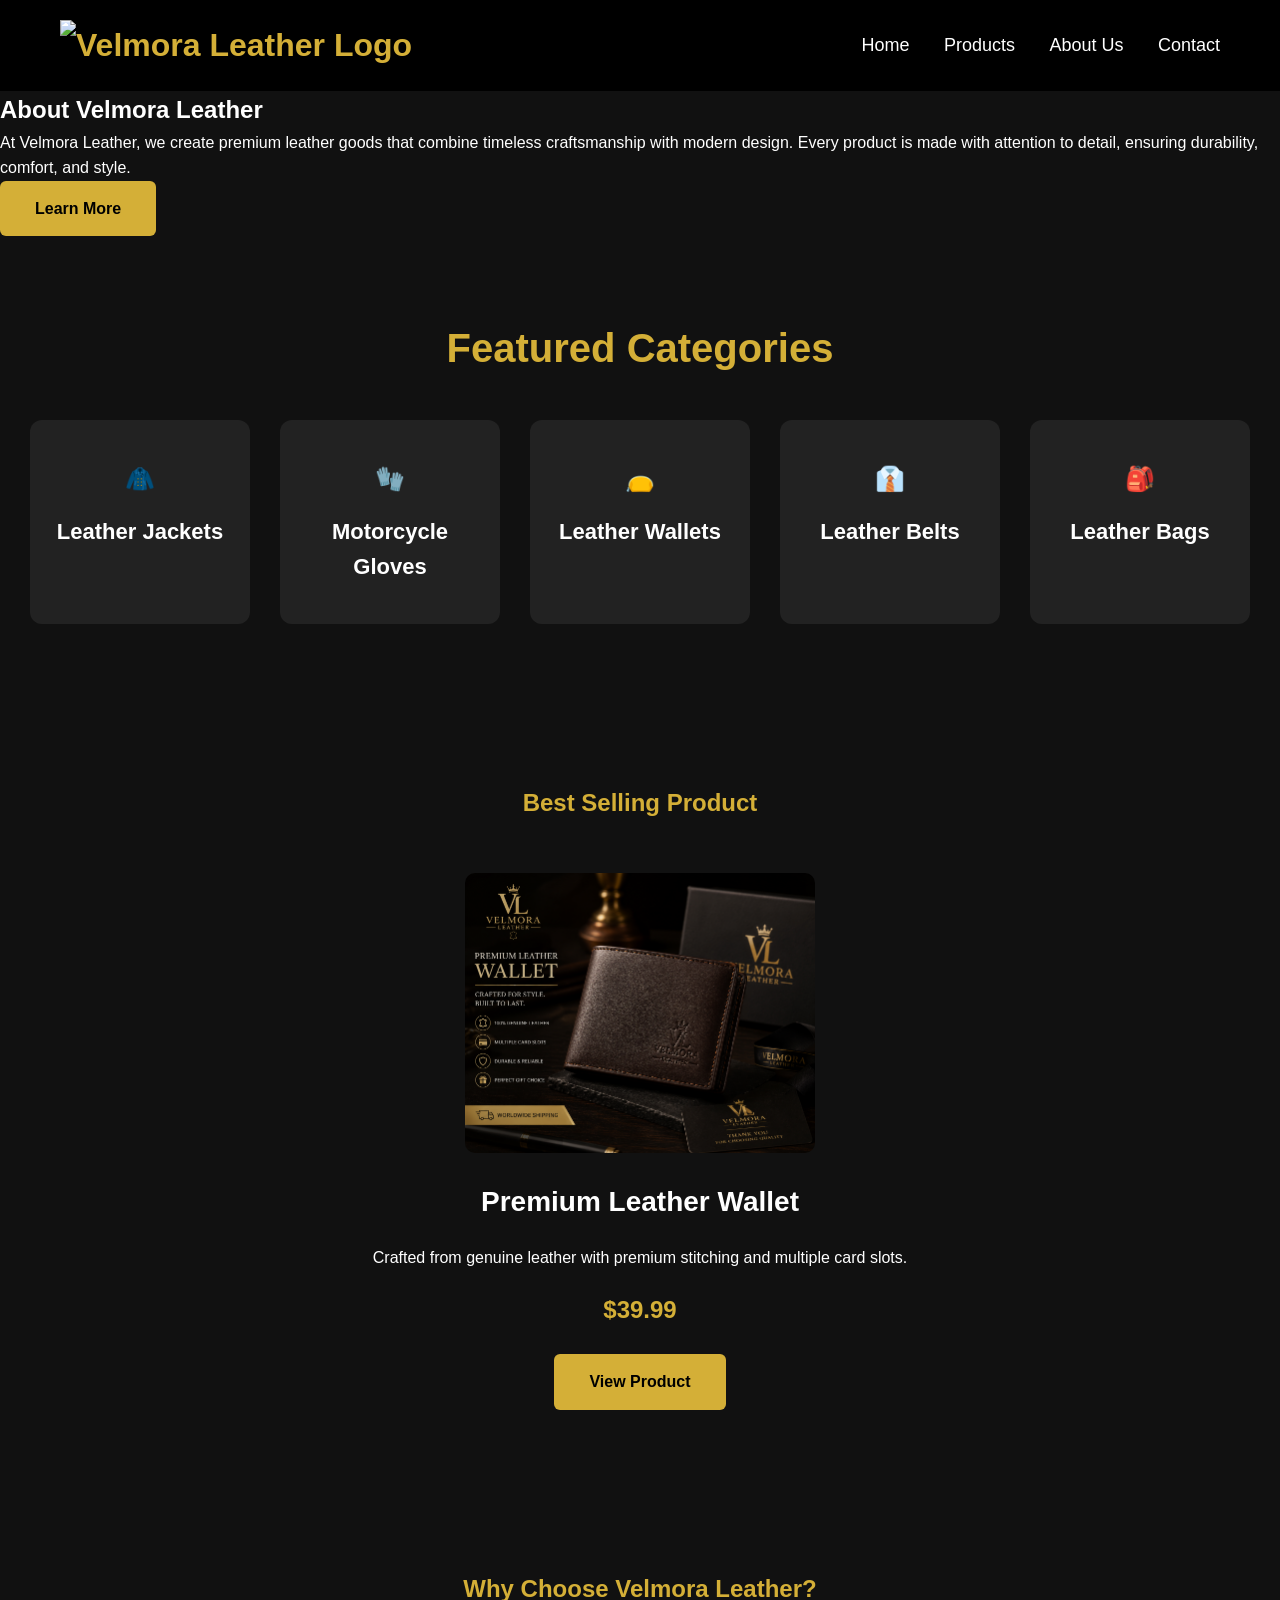
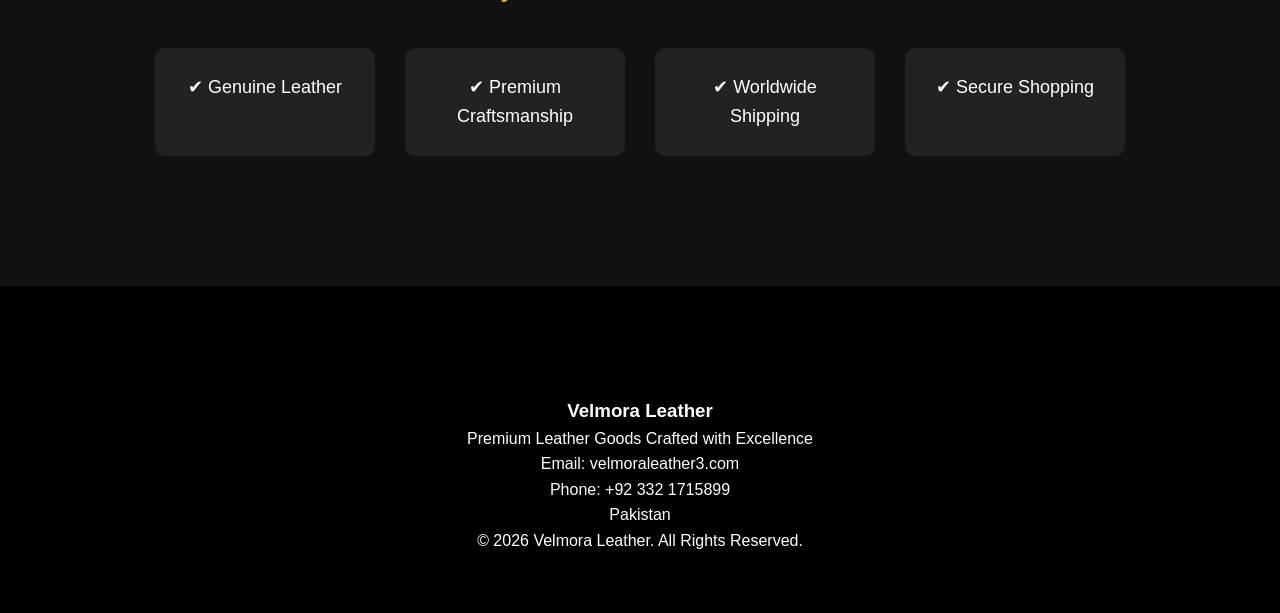
==== index.html @ 5bd68b52 "Update index.html" ====
<!DOCTYPE html>
<html lang="en">
<head>
<meta charset="UTF-8">
<meta name="viewport" content="width=device-width, initial-scale=1.0">
<title>Velmora Leather</title>

<link rel="stylesheet" href="style.css">

</head>

<body>

<header>

<div class="logo">
    <img src="images/logo.png" alt="Velmora Leather Logo">
</div>

<nav>

<a href="index.html">Home</a>

<a href="products.html">Products</a>

<a href="about.html">About Us</a>

<a href="contact.html">Contact</a>

</nav>

</header>

<section class="about-preview">

<h2>About Velmora Leather</h2>

<p>
At Velmora Leather, we create premium leather goods that combine timeless craftsmanship with modern design. Every product is made with attention to detail, ensuring durability, comfort, and style.
</p>

<a href="about.html" class="button">
Learn More
</a>

</section>

<section class="categories">

<h2>Featured Categories</h2>

<div class="cards">

<div class="card">
🧥
<h3>Leather Jackets</h3>
</div>

<div class="card">
🧤
<h3>Motorcycle Gloves</h3>
</div>

<div class="card">
👝
<h3>Leather Wallets</h3>
</div>

<div class="card">
👔
<h3>Leather Belts</h3>
</div>

<div class="card">
🎒
<h3>Leather Bags</h3>
</div>

</div>

</section>

<section class="featured">

<h2>Best Selling Product</h2>

<div class="product">

<img src="images/leather wallets.png" alt="Leather Wallet">

<h3>Premium Leather Wallet</h3>

<p>
Crafted from genuine leather with premium stitching and multiple card slots.
</p>

<h2>$39.99</h2>

<a href="products.html" class="button">
View Product
</a>

</div>

</section>

<section class="why">

<h2>Why Choose Velmora Leather?</h2>

<div class="why-box">

<div>
✔ Genuine Leather
</div>

<div>
✔ Premium Craftsmanship
</div>

<div>
✔ Worldwide Shipping
</div>

<div>
✔ Secure Shopping
</div>

</div>

</section>

<footer>

<p>

<footer>

<h3>Velmora Leather</h3>

<p>Premium Leather Goods Crafted with Excellence</p>

<p>Email: velmoraleather3.com</p>

<p>Phone: +92 332 1715899</p>

<p>Pakistan</p>

<p>© 2026 Velmora Leather. All Rights Reserved.</p>

</footer>
---- style.css ----
* {
    margin: 0;
    padding: 0;
    box-sizing: border-box;
    font-family: Arial, sans-serif;
}

body {
    background: #111;
    color: white;
    line-height: 1.6;
}

/* Header */

header {
    display: flex;
    justify-content: space-between;
    align-items: center;
    padding: 20px 60px;
    background: #000;
    position: sticky;
    top: 0;
    z-index: 1000;
}

.logo {
    font-size: 32px;
    font-weight: bold;
    color: #d4af37;
}

nav a {
    color: white;
    text-decoration: none;
    margin-left: 30px;
    font-size: 18px;
    transition: 0.3s;
}

nav a:hover {
    color: #d4af37;
}

/* Hero Section */

.hero {
    text-align: center;
    padding: 120px 20px;
}

.hero h1 {
    font-size: 60px;
    color: #d4af37;
    margin-bottom: 20px;
}

.hero p {
    font-size: 24px;
    margin-bottom: 40px;
}

.button {
    display: inline-block;
    background: #d4af37;
    color: #000;
    padding: 15px 35px;
    text-decoration: none;
    font-weight: bold;
    border-radius: 6px;
    transition: 0.3s;
}

.button:hover {
    background: white;
}

/* Categories */

.categories {
    padding: 80px 20px;
    text-align: center;
}

.categories h2 {
    font-size: 40px;
    color: #d4af37;
    margin-bottom: 40px;
}

.cards {
    display: flex;
    justify-content: center;
    gap: 30px;
    flex-wrap: wrap;
}

.card {
    background: #222;
    padding: 40px 20px;
    width: 220px;
    border-radius: 12px;
    font-size: 24px;
    transition: 0.3s;
}

.card h3 {
    margin-top: 15px;
    font-size: 22px;
}

.card:hover {
    transform: translateY(-10px);
}

/* Featured Product */

.featured {
    padding: 80px 20px;
    text-align: center;
}

.featured h2 {
    color: #d4af37;
    margin-bottom: 30px;
}

.product img {
    width: 350px;
    max-width: 100%;
    border-radius: 10px;
    margin: 20px 0;
}

.product h3 {
    font-size: 28px;
    margin-bottom: 15px;
}

.product p {
    margin: 20px auto;
    max-width: 700px;
}

.product h2 {
    margin-bottom: 25px;
}

/* Why Choose Us */

.why {
    padding: 80px 20px;
    text-align: center;
}

.why h2 {
    color: #d4af37;
    margin-bottom: 40px;
}

.why-box {
    display: flex;
    justify-content: center;
    gap: 30px;
    flex-wrap: wrap;
}

.why-box div {
    background: #222;
    padding: 25px;
    border-radius: 10px;
    width: 220px;
    font-size: 18px;
}

/* Footer */

footer {
    background: #000;
    text-align: center;
    padding: 30px;
    margin-top: 50px;
    color: white;
}

/* Mobile Responsive */

@media (max-width: 768px) {

    header {
        flex-direction: column;
        padding: 20px;
    }

    nav {
        margin-top: 15px;
    }

    nav a {
        display: inline-block;
        margin: 10px;
    }

    .hero h1 {
        font-size: 40px;
    }

    .hero p {
        font-size: 18px;
    }

    .cards,
    .why-box {
        flex-direction: column;
        align-items: center;
    }

    .card,
    .why-box div {
        width: 90%;
    }
}
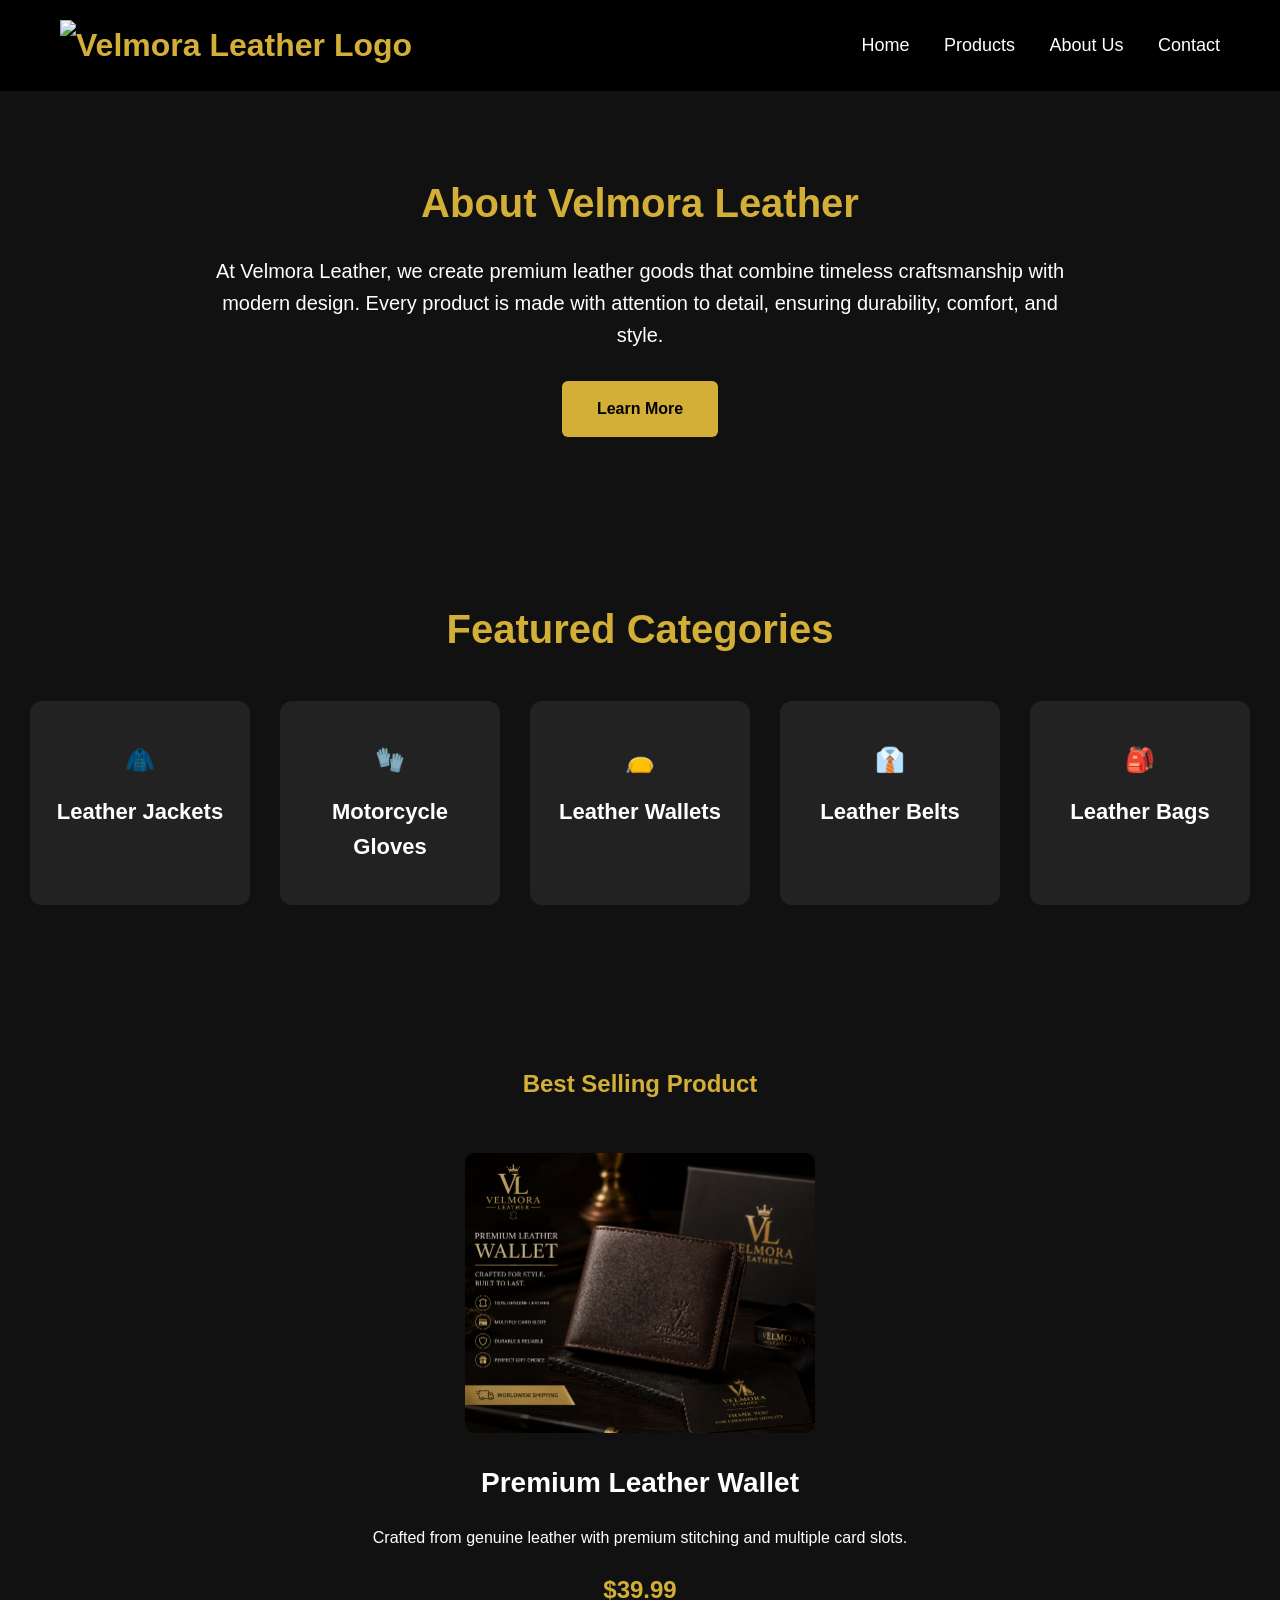
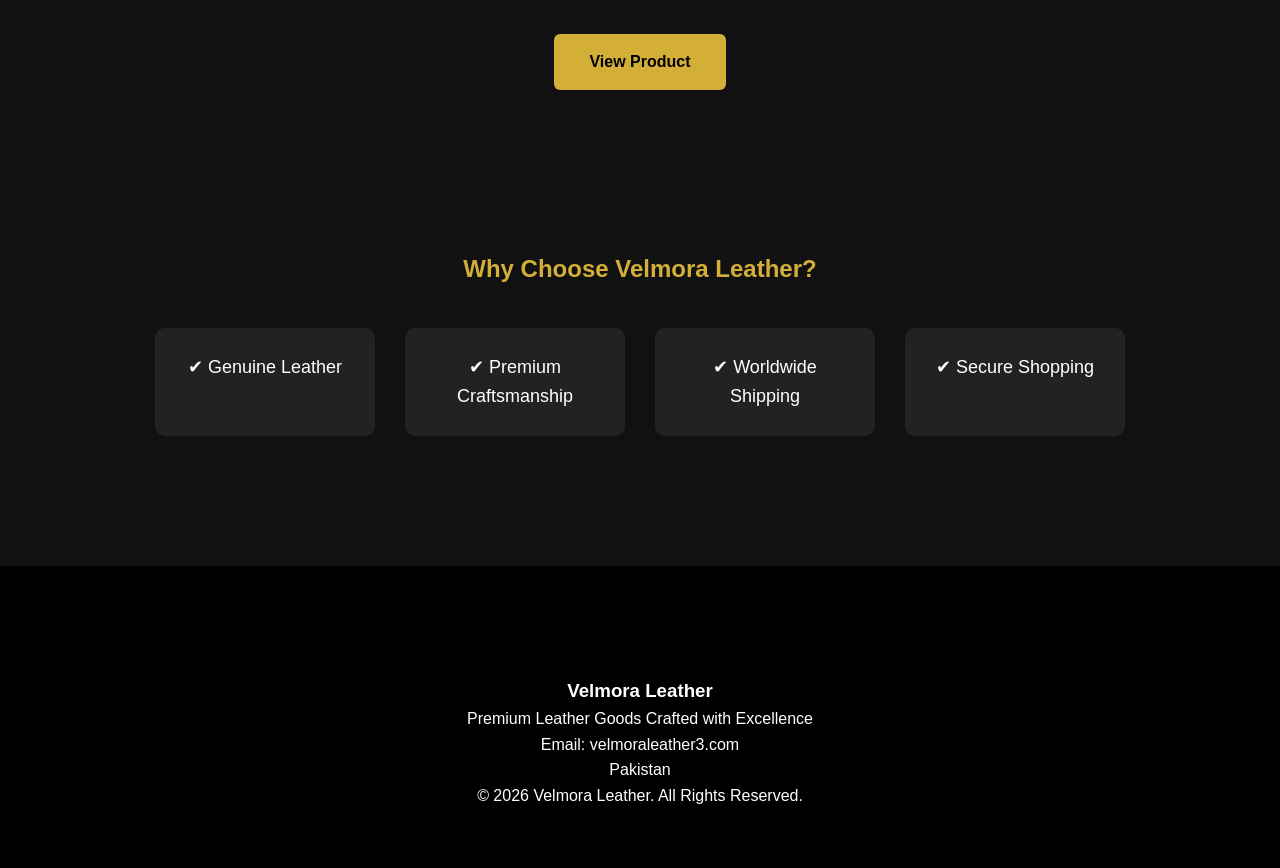
==== commit 235c4a56: "Update index.html" ====
--- a/index.html
+++ b/index.html
@@ -143,8 +143,6 @@
 
 <p>Email: velmoraleather3.com</p>
 
-<p>Phone: +92 332 1715899</p>
-
 <p>Pakistan</p>
 
 <p>© 2026 Velmora Leather. All Rights Reserved.</p>
--- a/style.css
+++ b/style.css
@@ -220,3 +220,23 @@
         width: 90%;
     }
 }
+.logo img{
+    height:60px;
+}
+.about-preview{
+    text-align:center;
+    padding:80px 20px;
+    max-width:900px;
+    margin:auto;
+}
+
+.about-preview h2{
+    color:#d4af37;
+    font-size:40px;
+    margin-bottom:20px;
+}
+
+.about-preview p{
+    font-size:20px;
+    margin-bottom:30px;
+}
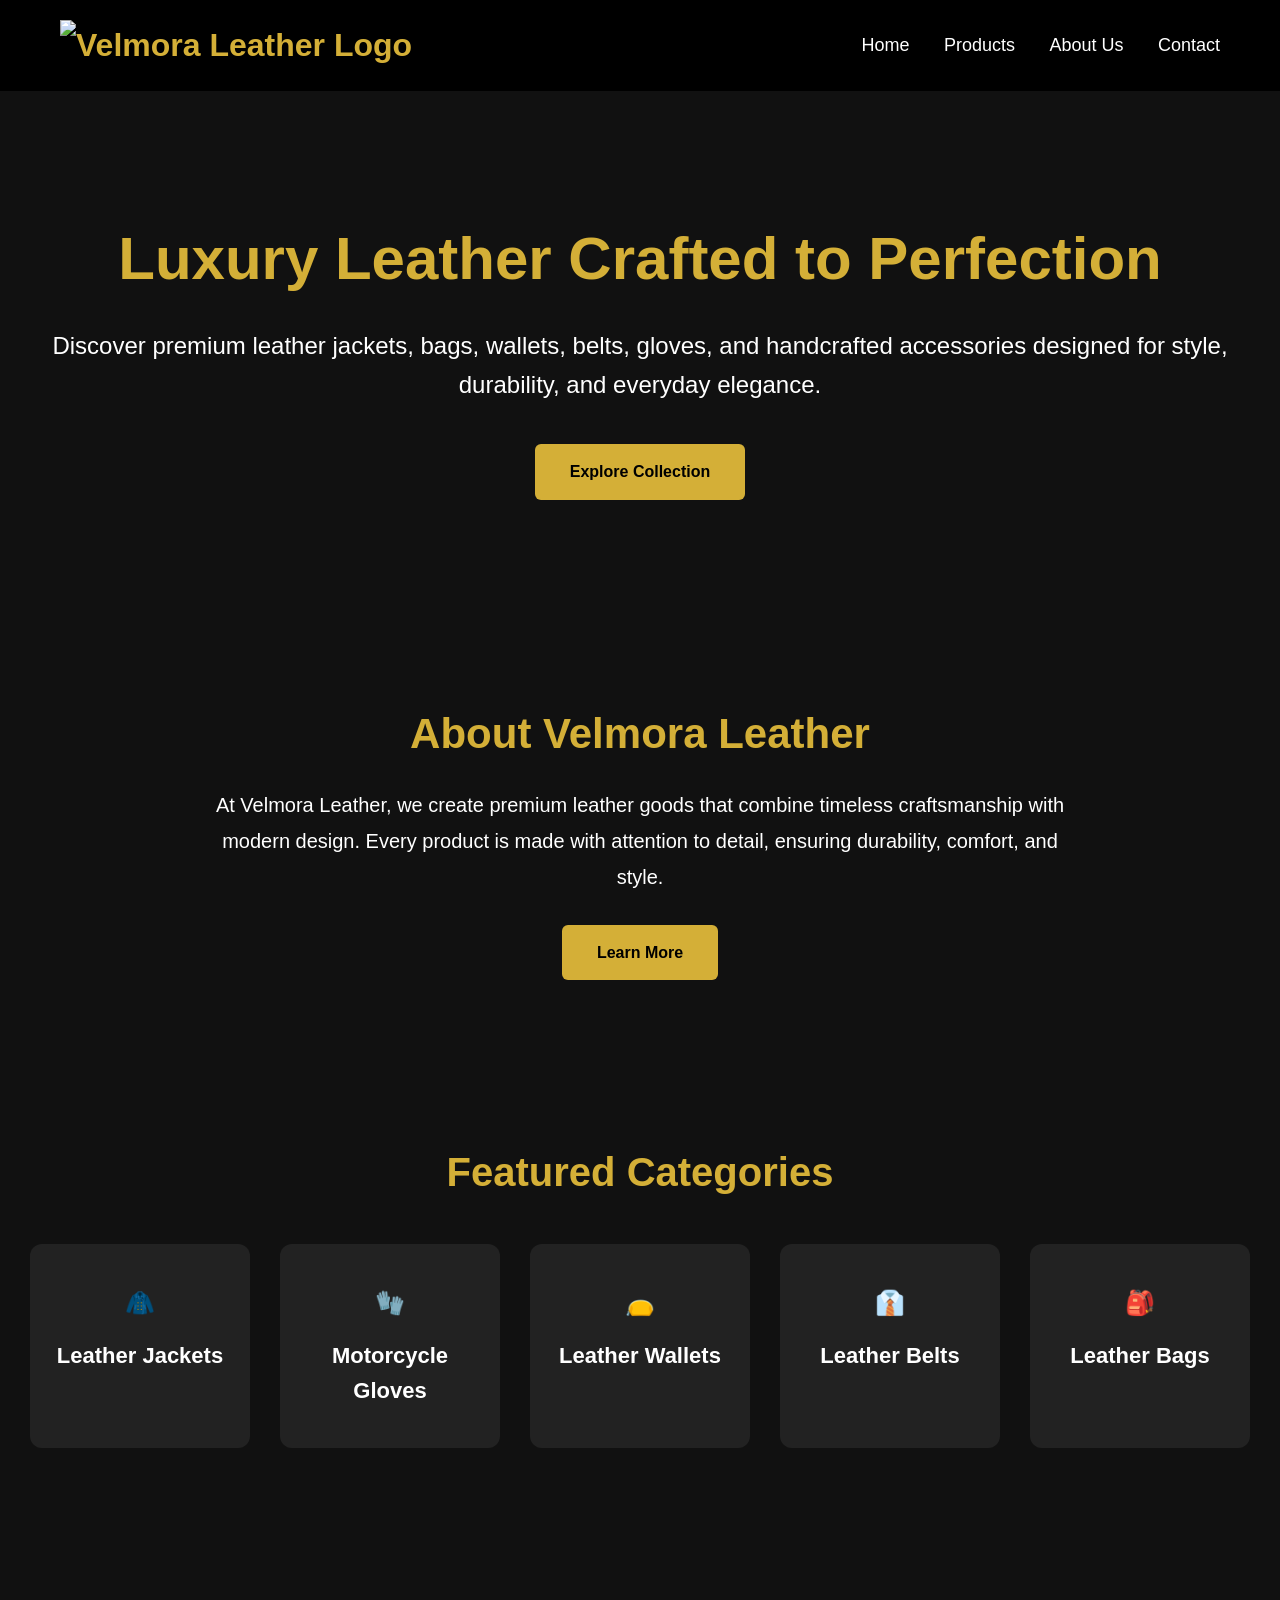
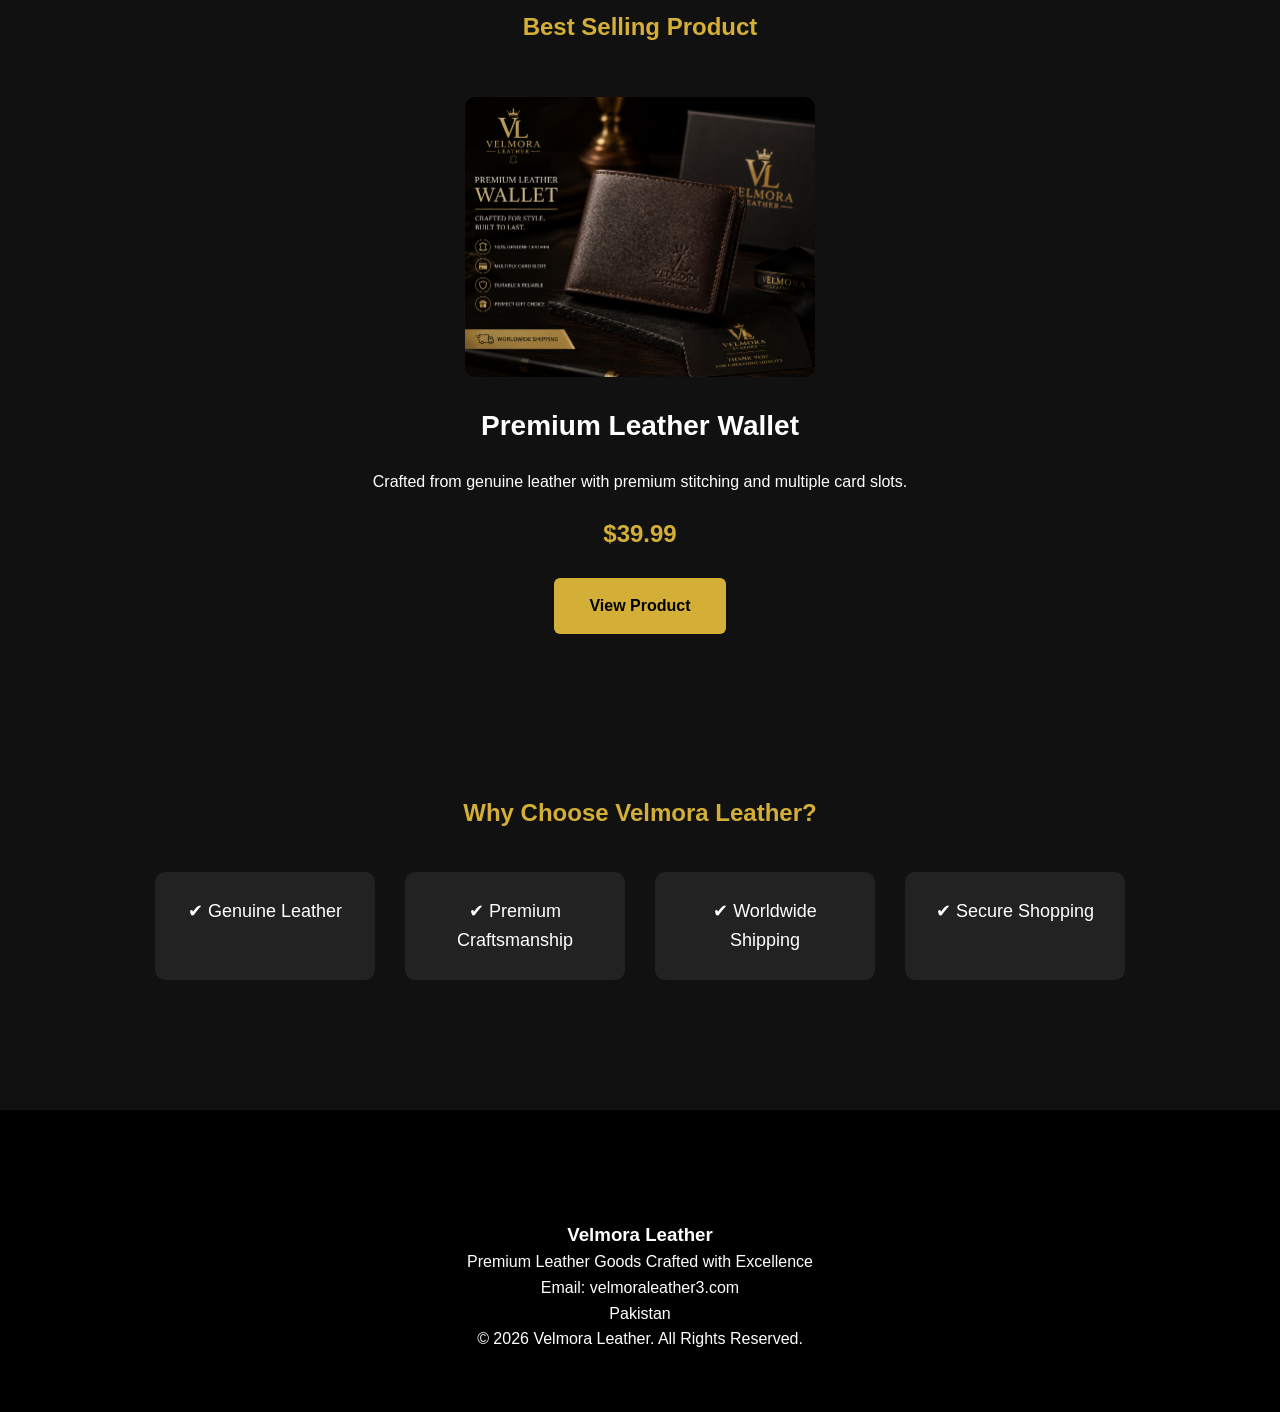
==== commit 7f44a96b: "Update index.html" ====
--- a/index.html
+++ b/index.html
@@ -31,6 +31,23 @@
 </nav>
 
 </header>
+    <section class="hero">
+
+<div class="hero-content">
+
+<h1>Luxury Leather Crafted to Perfection</h1>
+
+<p>
+Discover premium leather jackets, bags, wallets, belts, gloves, and handcrafted accessories designed for style, durability, and everyday elegance.
+</p>
+
+<a href="products.html" class="button">
+Explore Collection
+</a>
+
+</div>
+
+</section>
 
 <section class="about-preview">
 
--- a/style.css
+++ b/style.css
@@ -240,3 +240,21 @@
     font-size:20px;
     margin-bottom:30px;
 }
+.about-preview{
+    text-align:center;
+    padding:80px 20px;
+    max-width:900px;
+    margin:0 auto;
+}
+
+.about-preview h2{
+    color:#d4af37;
+    font-size:42px;
+    margin-bottom:20px;
+}
+
+.about-preview p{
+    font-size:20px;
+    line-height:1.8;
+    margin-bottom:30px;
+}
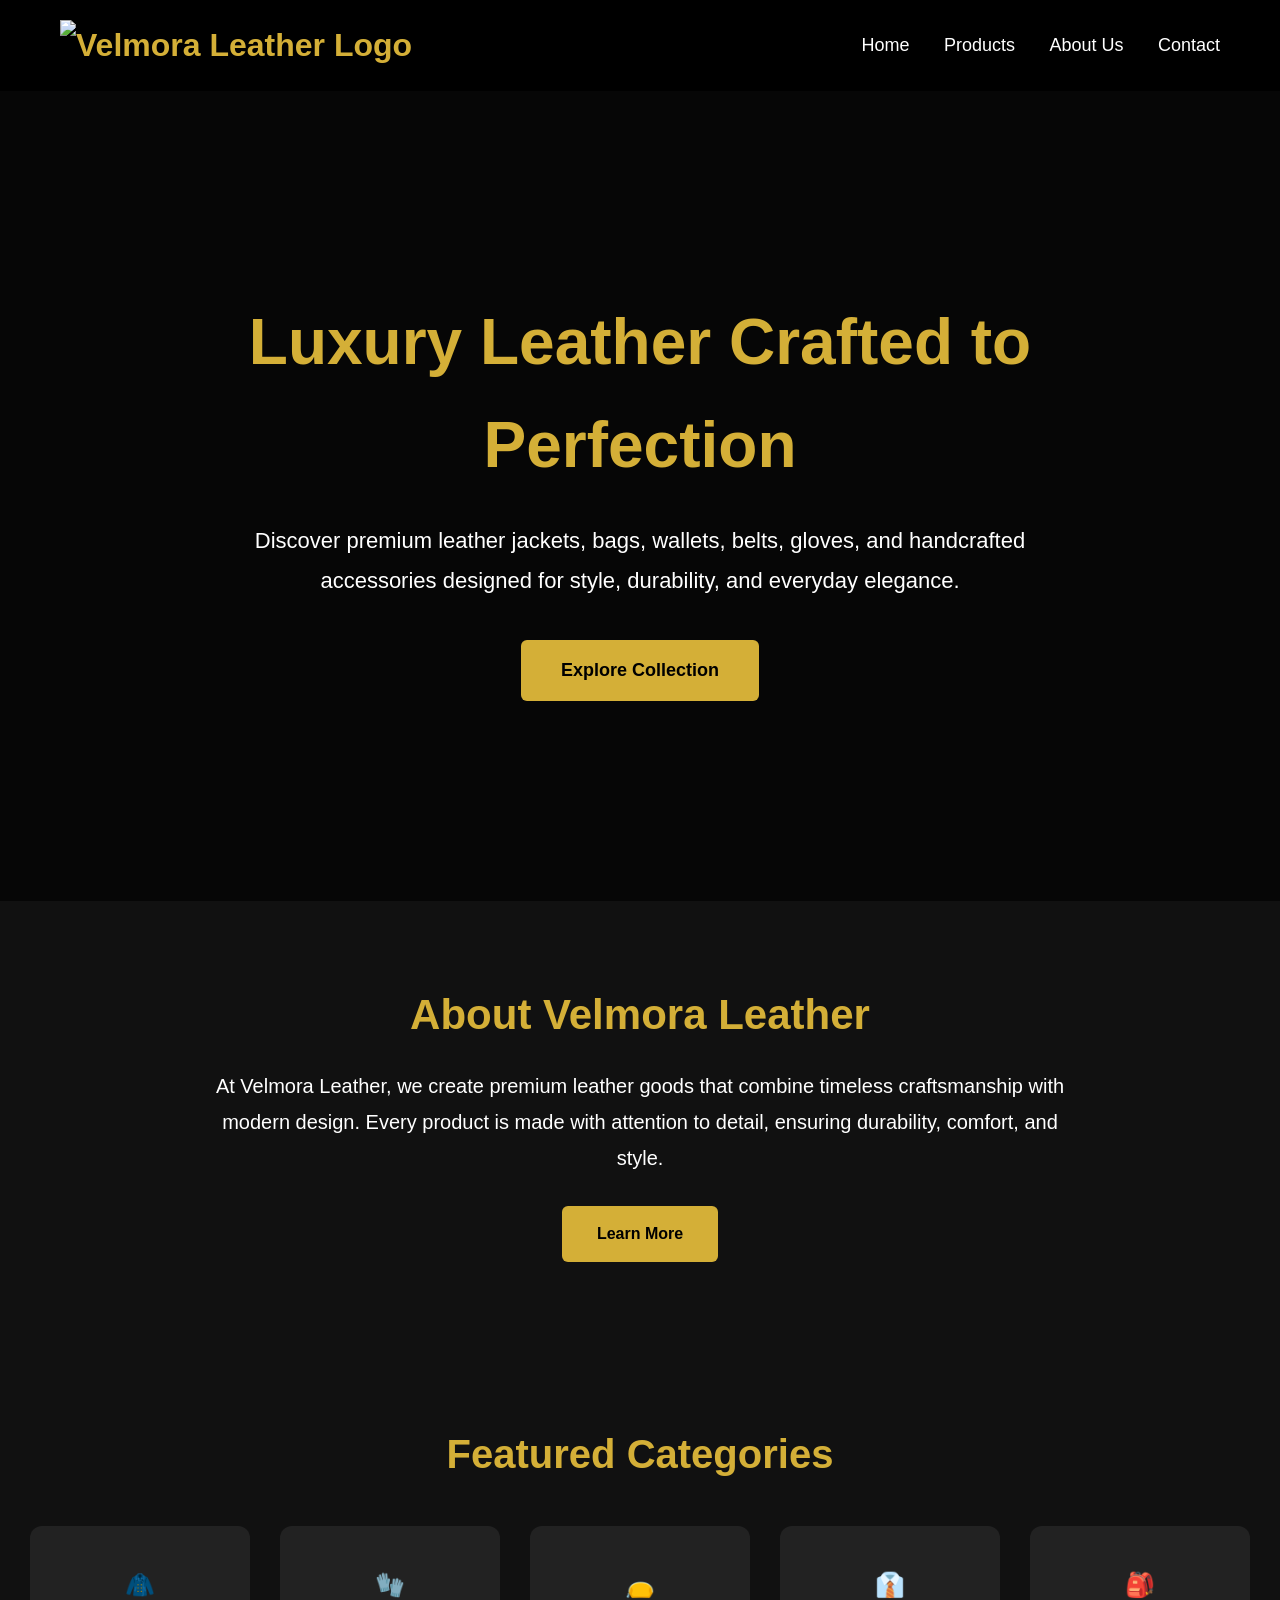
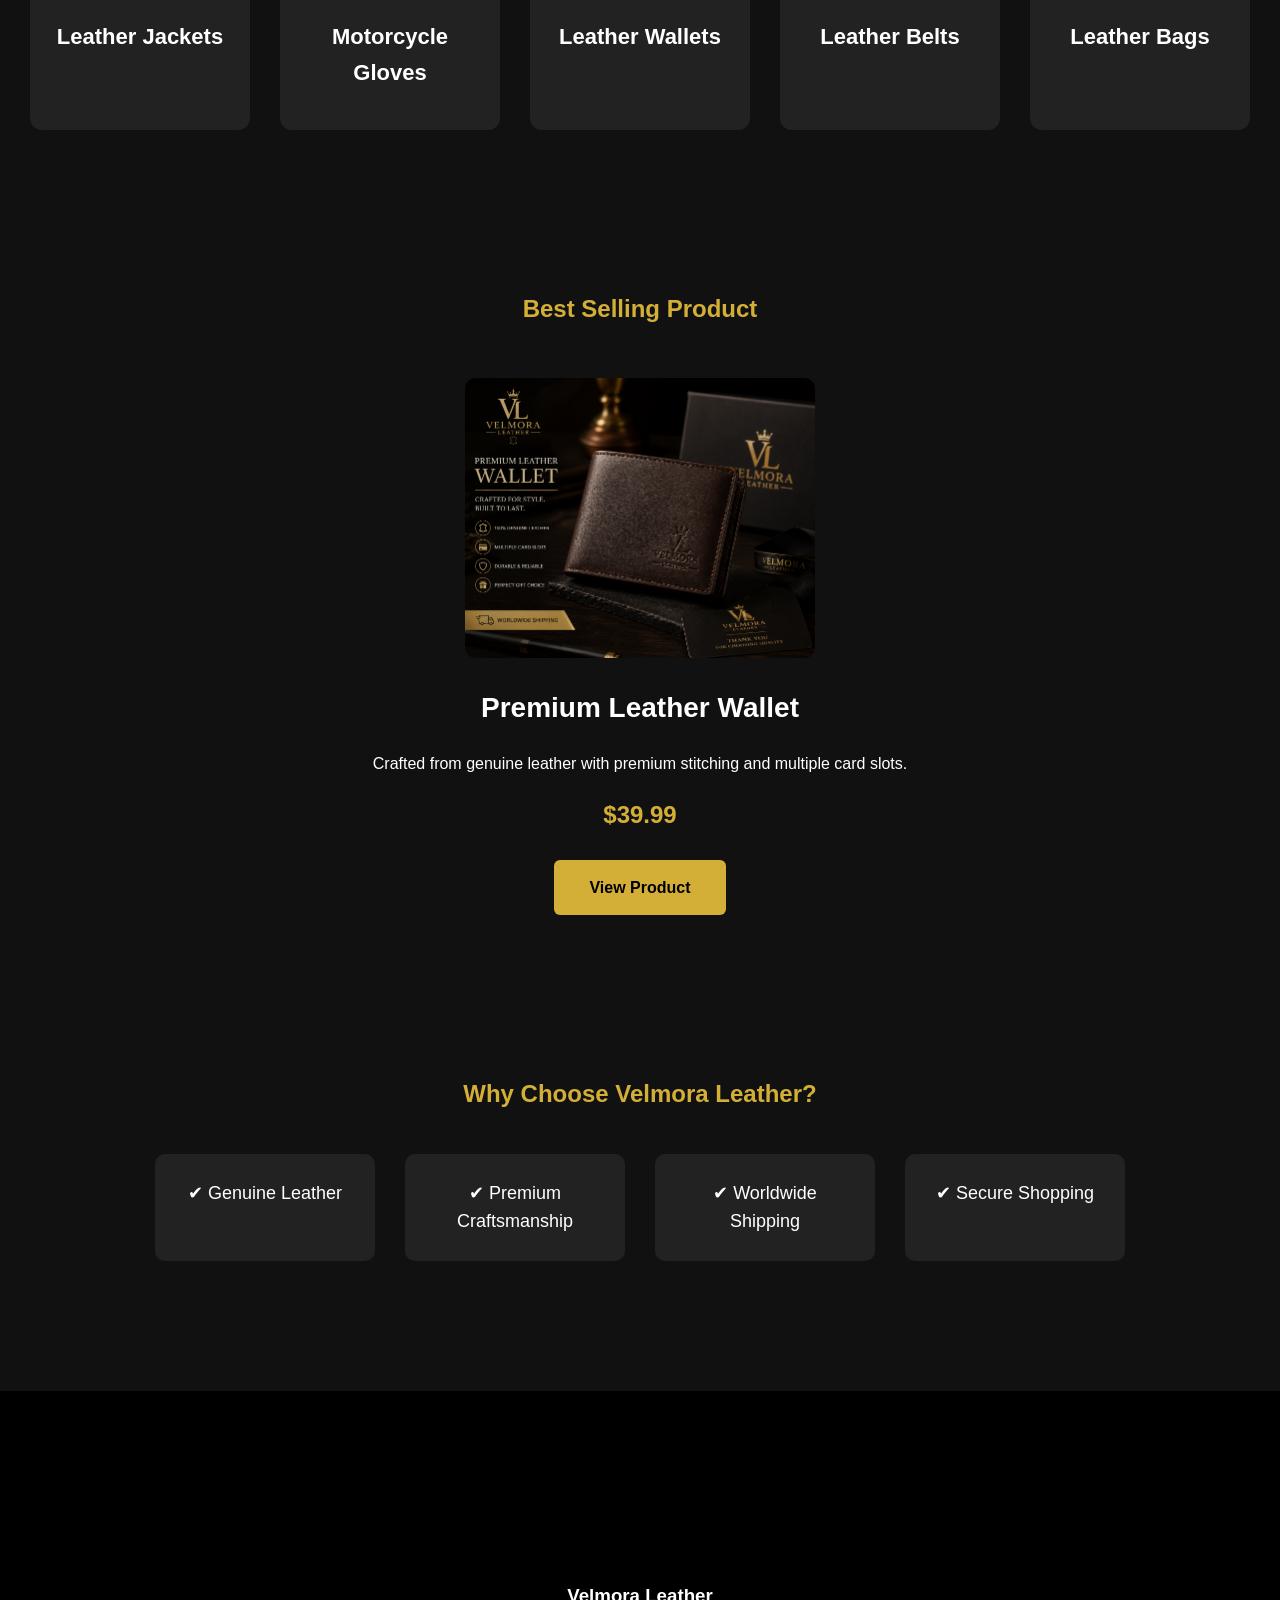
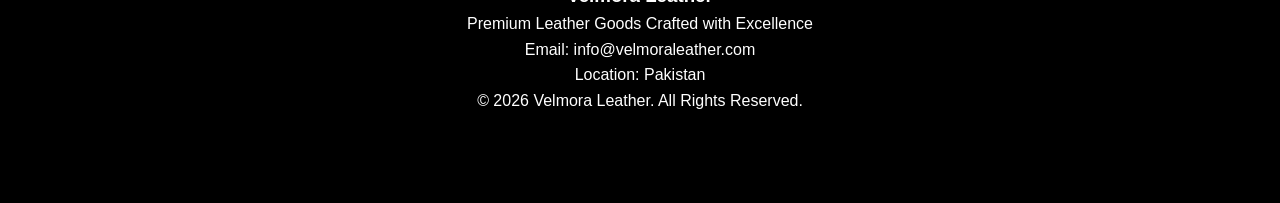
==== commit ba999c8e: "Update index.html" ====
--- a/index.html
+++ b/index.html
@@ -154,14 +154,19 @@
 
 <footer>
 
+<footer>
+
 <h3>Velmora Leather</h3>
 
 <p>Premium Leather Goods Crafted with Excellence</p>
 
-<p>Email: velmoraleather3.com</p>
+<p>Email: info@velmoraleather.com</p>
 
-<p>Pakistan</p>
+<p>Location: Pakistan</p>
 
 <p>© 2026 Velmora Leather. All Rights Reserved.</p>
 
 </footer>
+
+</body>
+</html>
--- a/style.css
+++ b/style.css
@@ -258,3 +258,38 @@
     line-height:1.8;
     margin-bottom:30px;
 }
+.hero{
+    background: linear-gradient(rgba(0,0,0,.65), rgba(0,0,0,.65)),
+                url("images/hero.jpg");
+    background-size: cover;
+    background-position: center;
+    min-height: 90vh;
+
+    display:flex;
+    justify-content:center;
+    align-items:center;
+
+    text-align:center;
+    padding:20px;
+}
+
+.hero-content{
+    max-width:800px;
+}
+
+.hero h1{
+    font-size:64px;
+    color:#d4af37;
+    margin-bottom:25px;
+}
+
+.hero p{
+    font-size:22px;
+    line-height:1.8;
+    margin-bottom:40px;
+}
+
+.hero .button{
+    font-size:18px;
+    padding:16px 40px;
+}
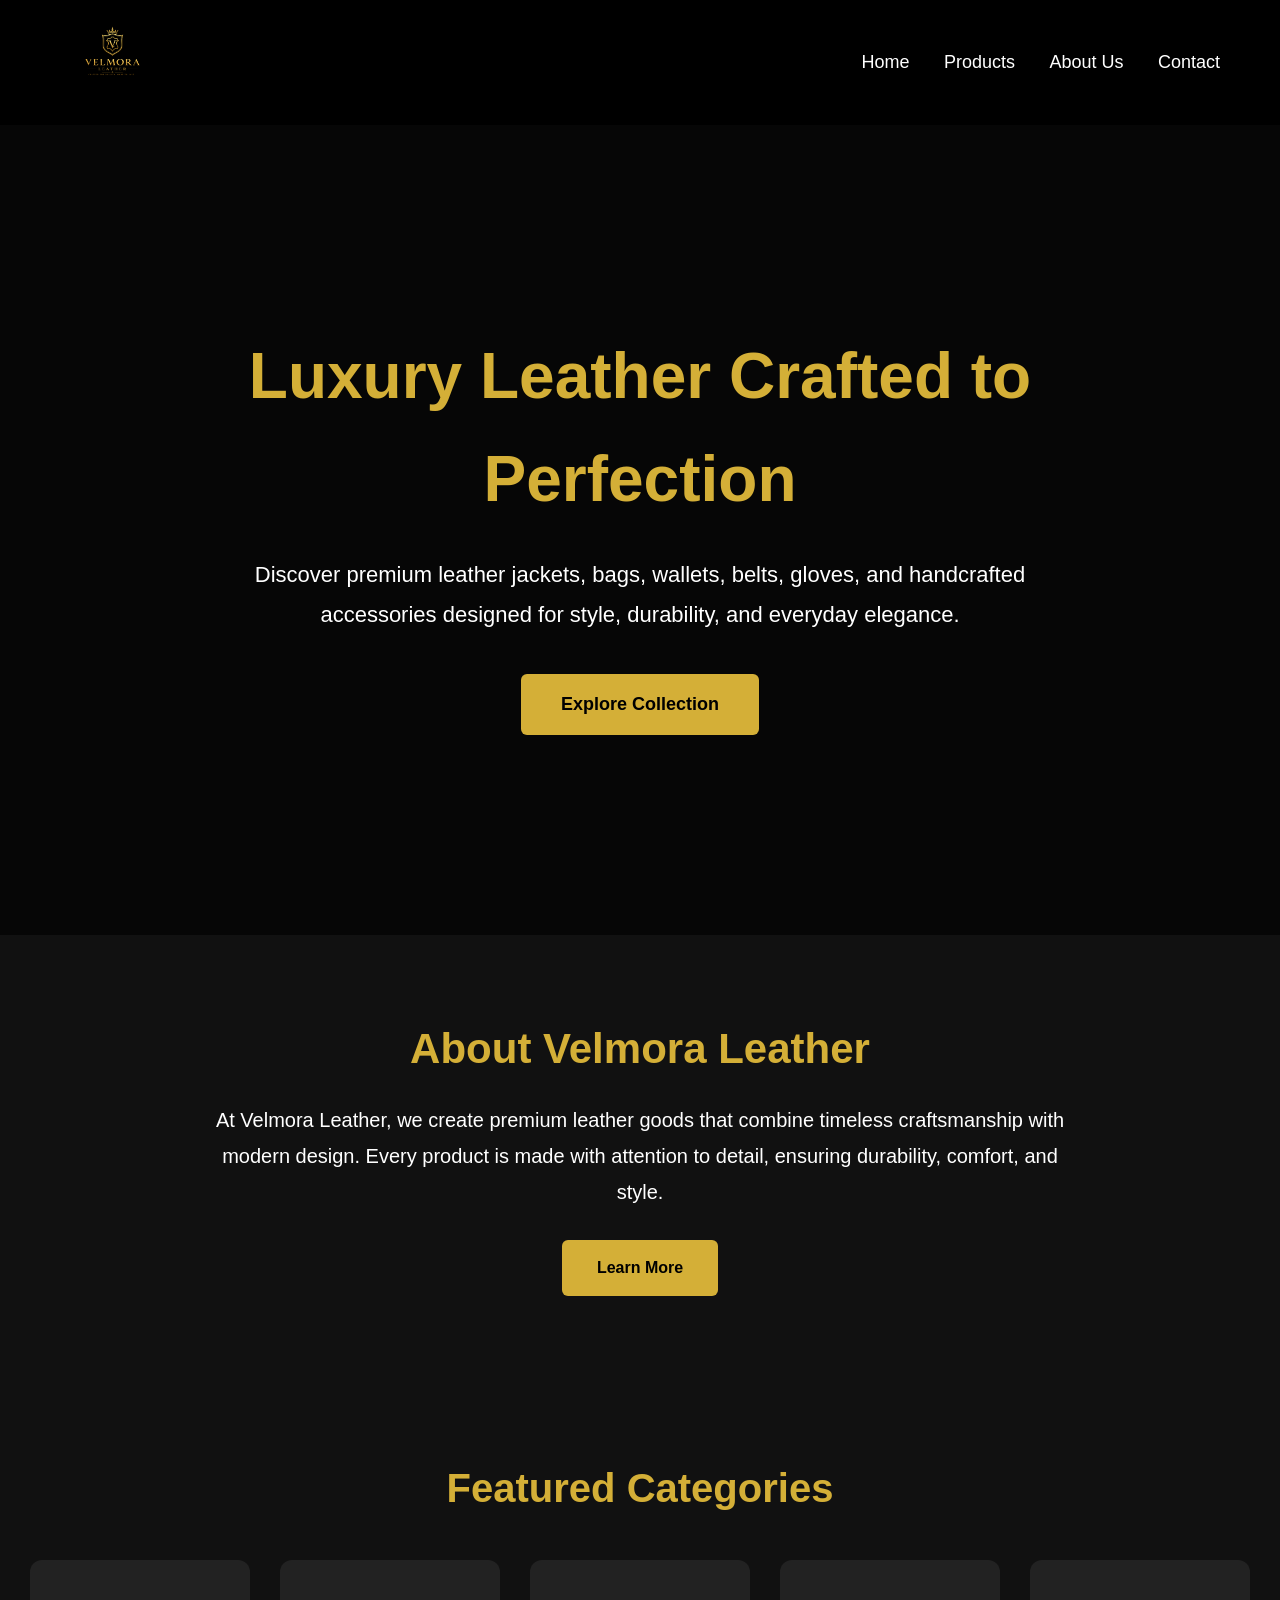
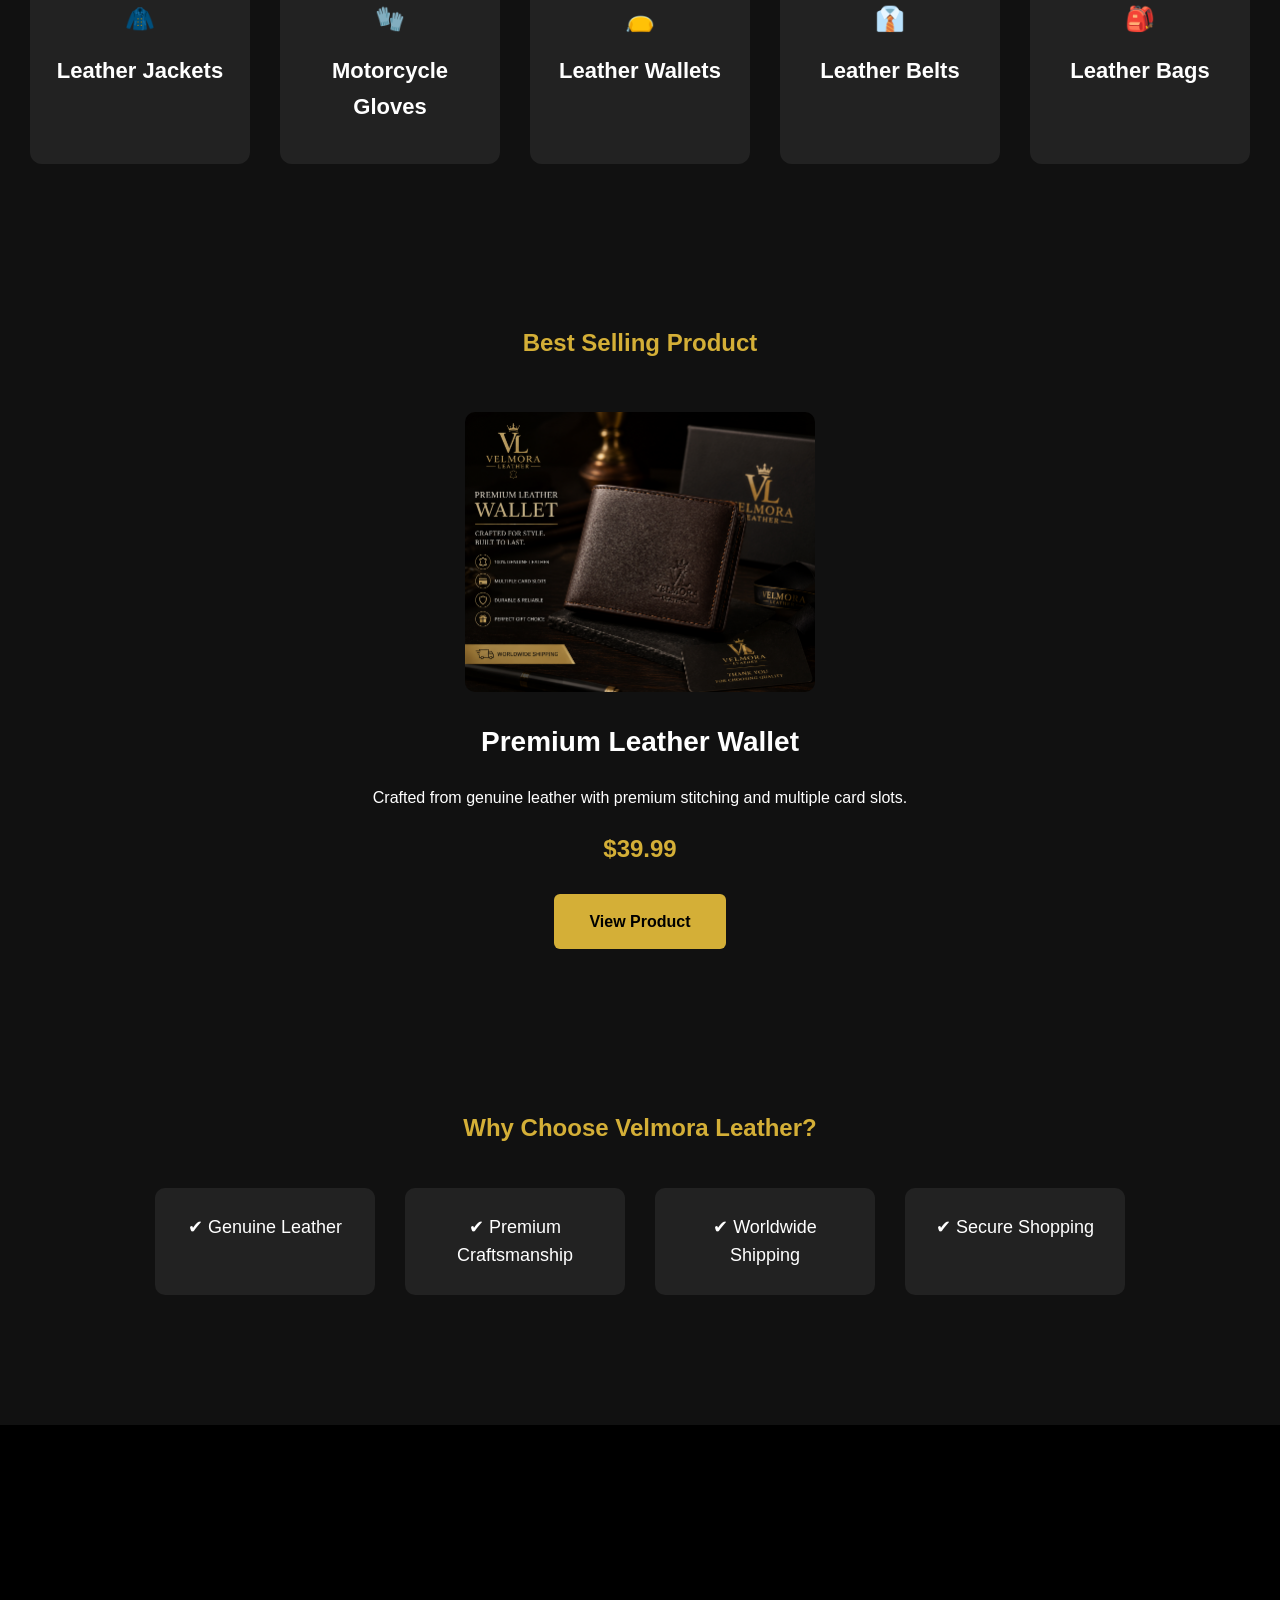
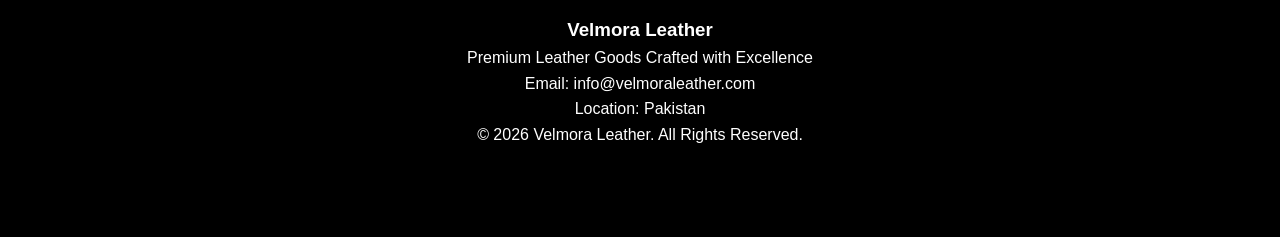
==== commit a8faaf3f: "Update index.html" ====
--- a/index.html
+++ b/index.html
@@ -15,7 +15,7 @@
 <header>
 
 <div class="logo">
-    <img src="images/logo.png" alt="Velmora Leather Logo">
+    <img src="images/logo.png.png" alt="Velmora Leather Logo">
 </div>
 
 <nav>
--- a/style.css
+++ b/style.css
@@ -293,3 +293,7 @@
     font-size:18px;
     padding:16px 40px;
 }
+.logo img{
+    height:70px;
+    width:auto;
+}
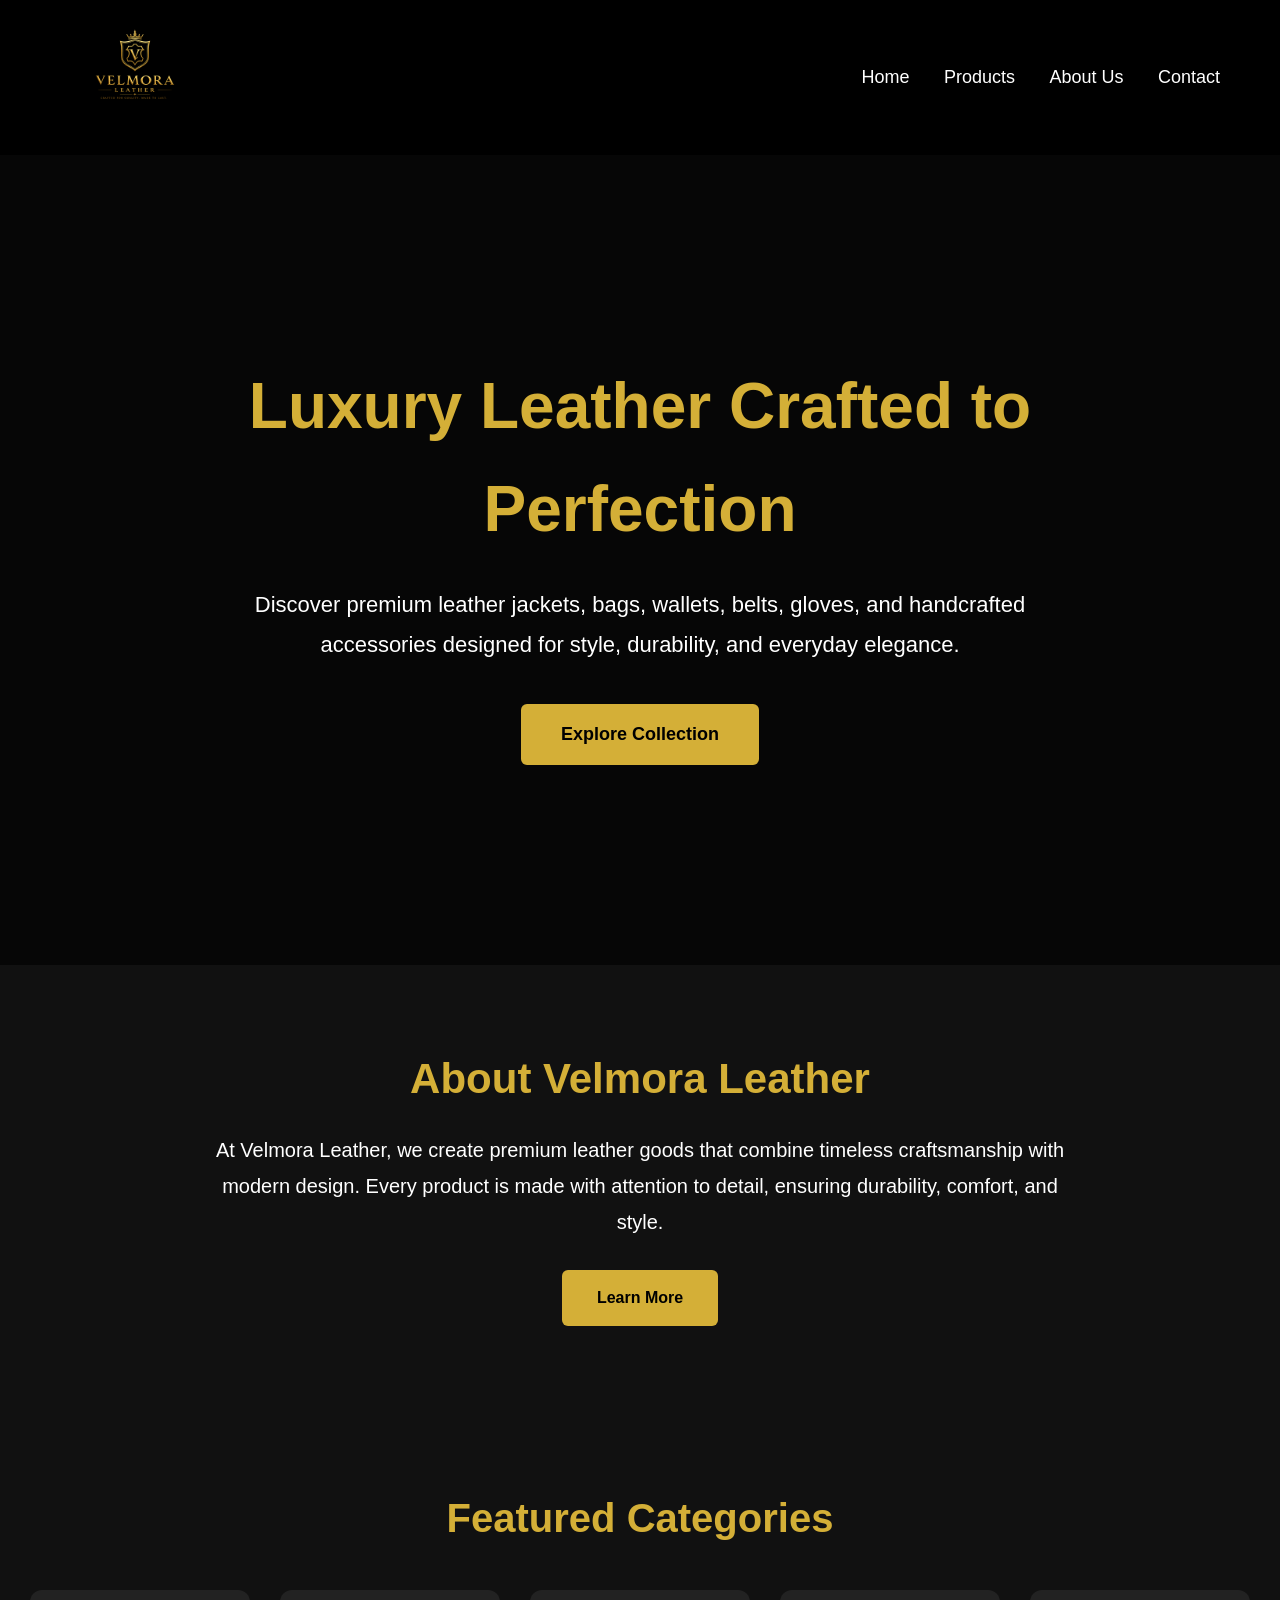
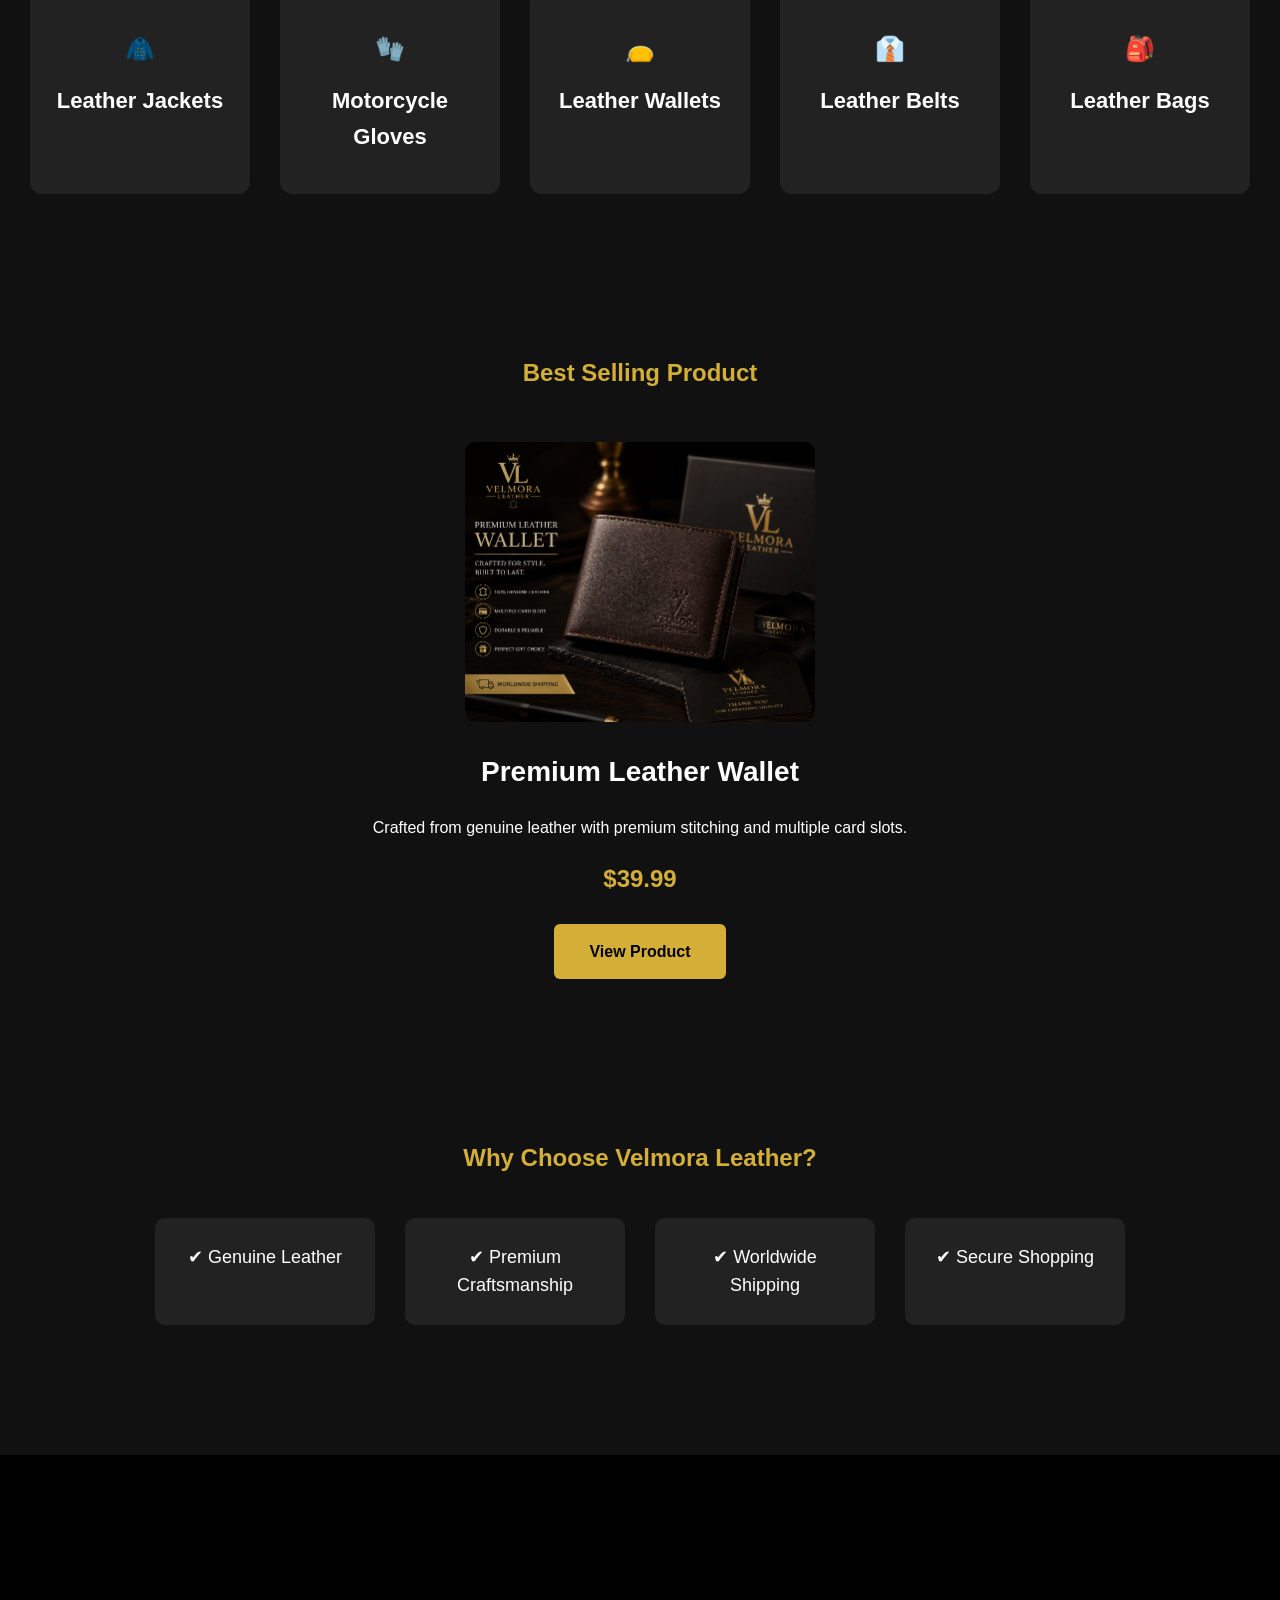
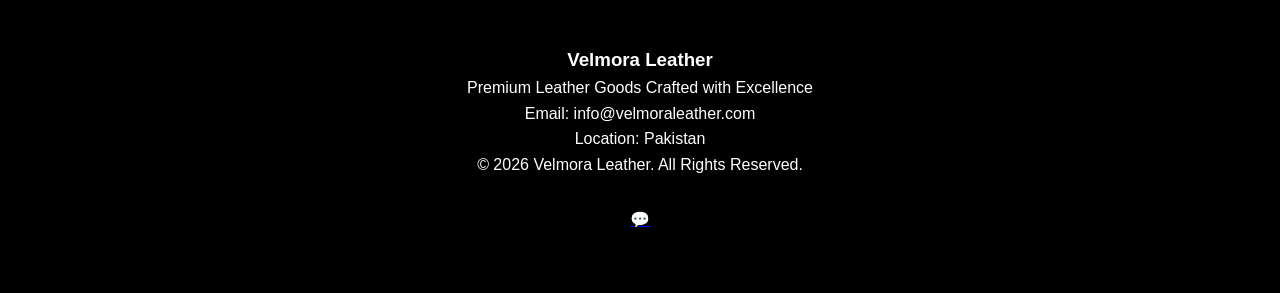
==== commit f83a87ff: "Update index.html" ====
--- a/index.html
+++ b/index.html
@@ -167,6 +167,8 @@
 <p>© 2026 Velmora Leather. All Rights Reserved.</p>
 
 </footer>
-
+<a href="https://wa.me/923321715899" class="whatsapp" target="_blank">
+    💬
+</a>
 </body>
 </html>
--- a/style.css
+++ b/style.css
@@ -294,6 +294,125 @@
     padding:16px 40px;
 }
 .logo img{
-    height:70px;
+    height:100px;
     width:auto;
 }
+/* Products Page */
+
+.products-page{
+    padding:80px 10%;
+    text-align:center;
+}
+
+.products-page h1{
+    color:#d4af37;
+    font-size:48px;
+    margin-bottom:20px;
+}
+
+.products-page p{
+    margin-bottom:50px;
+    font-size:18px;
+}
+
+.product-grid{
+    display:grid;
+    grid-template-columns:repeat(auto-fit,minmax(280px,1fr));
+    gap:30px;
+}
+
+.product-card{
+    background:#222;
+    border-radius:12px;
+    padding:20px;
+    transition:.3s;
+}
+
+.product-card:hover{
+    transform:translateY(-10px);
+}
+
+.product-card img{
+    width:100%;
+    height:250px;
+    object-fit:cover;
+    border-radius:10px;
+}
+
+.product-card h3{
+    color:#d4af37;
+    margin:20px 0 10px;
+}
+/* Contact Page */
+
+.contact-page{
+    padding:80px 10%;
+}
+
+.contact-page h1{
+    text-align:center;
+    color:#d4af37;
+    font-size:48px;
+    margin-bottom:20px;
+}
+
+.contact-page>p{
+    text-align:center;
+    margin-bottom:50px;
+}
+
+.contact-container{
+    display:grid;
+    grid-template-columns:1fr 1fr;
+    gap:50px;
+}
+
+.contact-info,
+.contact-form{
+    background:#222;
+    padding:35px;
+    border-radius:12px;
+}
+
+.contact-info h2,
+.contact-form h2{
+    color:#d4af37;
+    margin-bottom:20px;
+}
+
+.contact-info p{
+    margin-bottom:18px;
+}
+
+.contact-form input,
+.contact-form textarea{
+    width:100%;
+    padding:15px;
+    margin-bottom:20px;
+    border:none;
+    border-radius:8px;
+    font-size:16px;
+}
+
+.contact-form button{
+    width:100%;
+    background:#d4af37;
+    color:#000;
+    border:none;
+    padding:15px;
+    border-radius:8px;
+    font-weight:bold;
+    cursor:pointer;
+}
+
+.contact-form button:hover{
+    background:#f0c94d;
+}
+
+@media(max-width:768px){
+
+.contact-container{
+grid-template-columns:1fr;
+}
+
+}
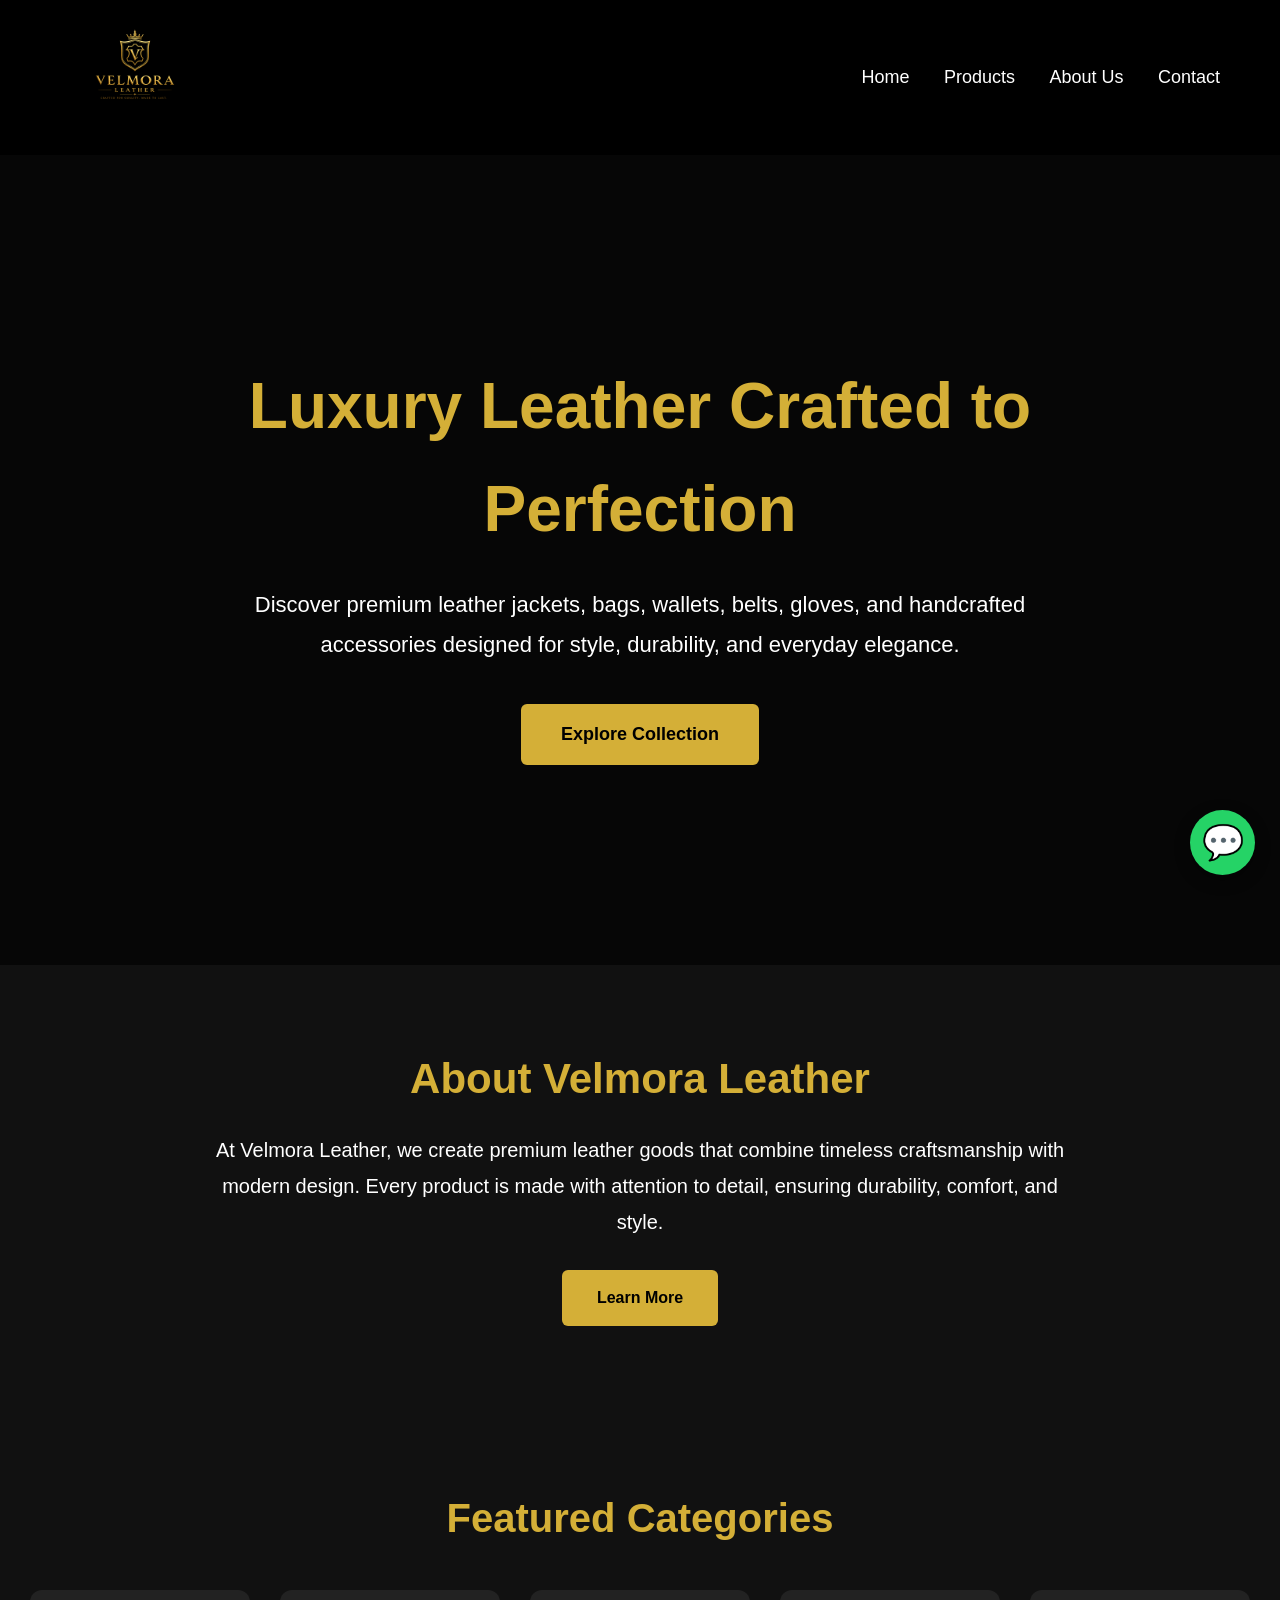
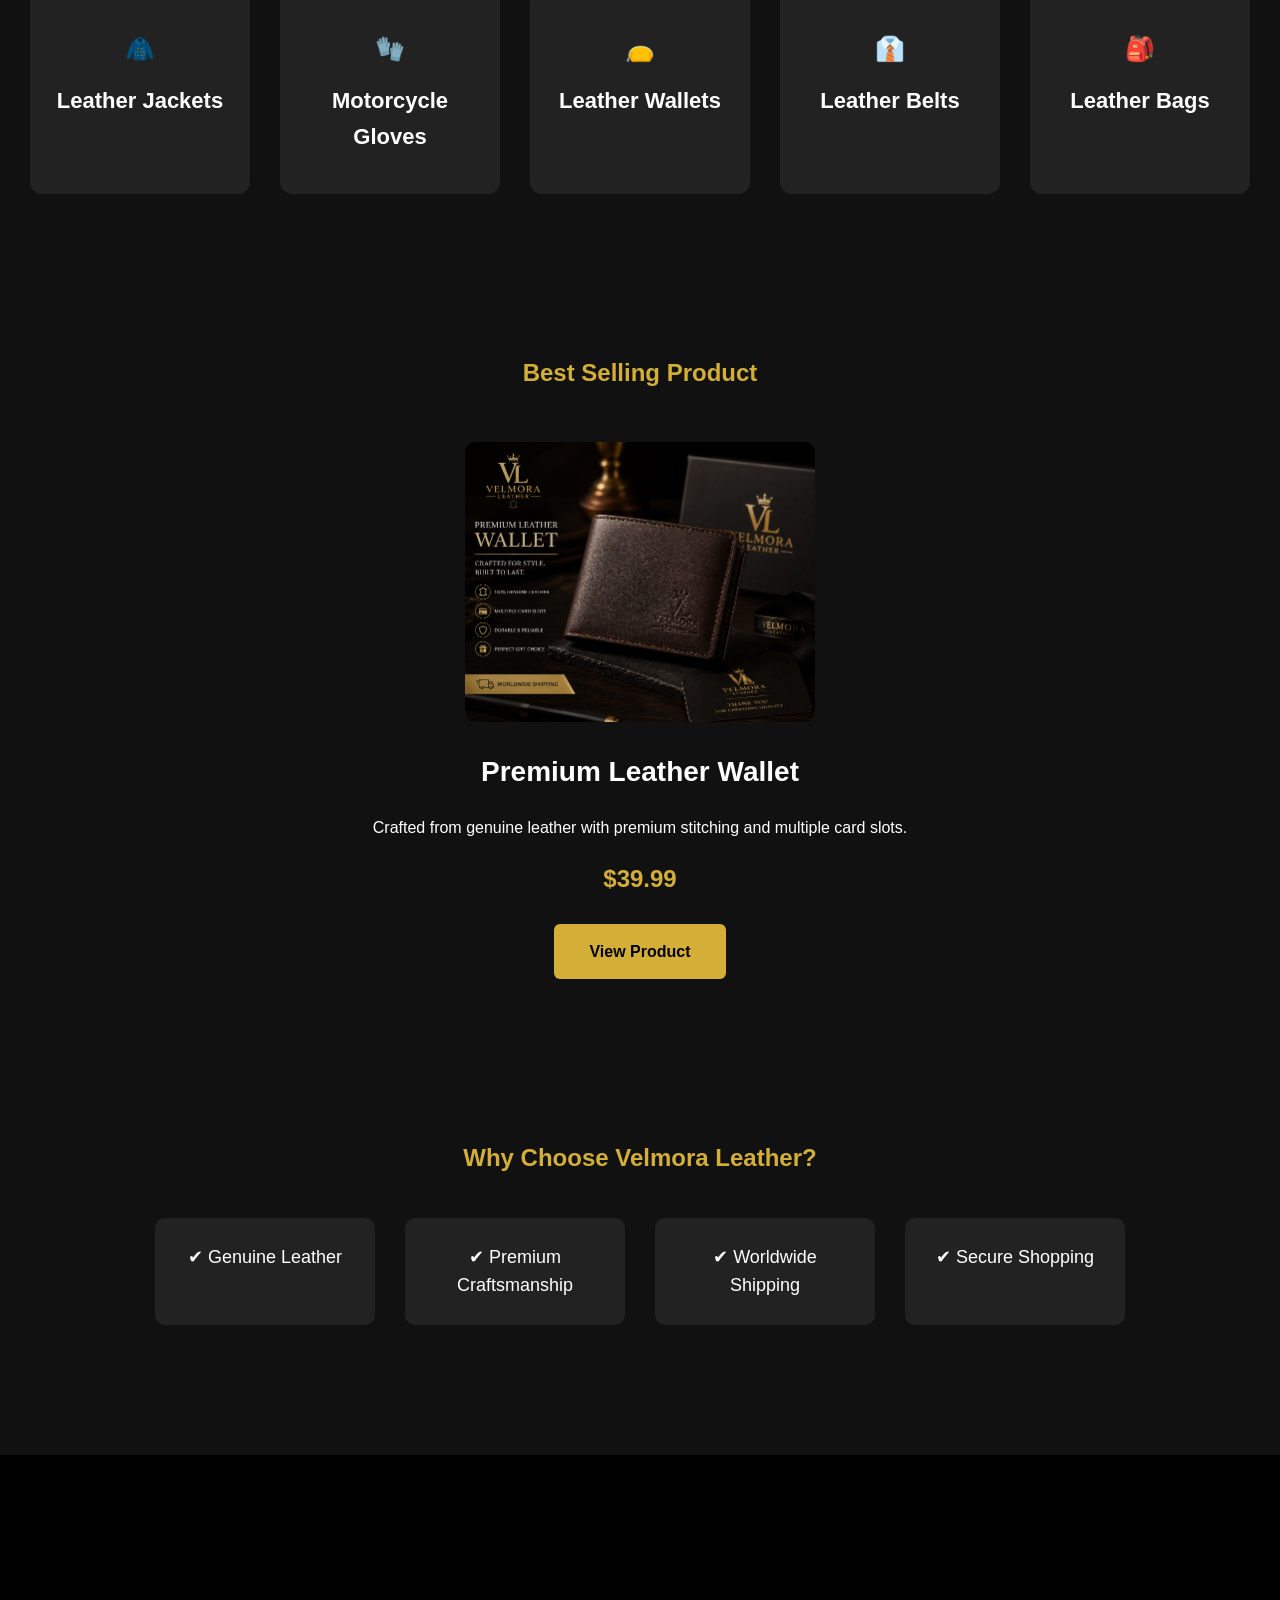
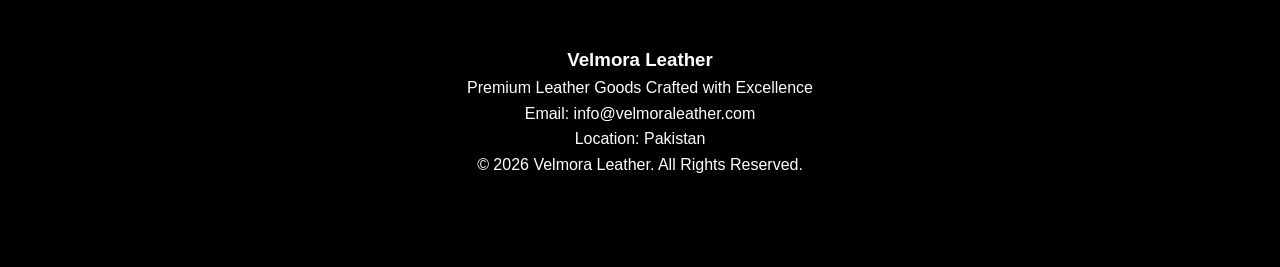
==== commit 9dea2e7d: "Update index.html" ====
--- a/index.html
+++ b/index.html
@@ -167,8 +167,7 @@
 <p>© 2026 Velmora Leather. All Rights Reserved.</p>
 
 </footer>
-<a href="https://wa.me/923321715899" class="whatsapp" target="_blank">
-    💬
+<a href="https://wa.me/923321715899" class="whatsapp" target="_blank"> 💬
 </a>
 </body>
 </html>
--- a/style.css
+++ b/style.css
@@ -416,3 +416,25 @@
 }
 
 }
+.whatsapp{
+    position:fixed;
+    bottom:25px;
+    right:25px;
+    width:65px;
+    height:65px;
+    background:#25D366;
+    color:white;
+    font-size:34px;
+    border-radius:50%;
+    display:flex;
+    justify-content:center;
+    align-items:center;
+    text-decoration:none;
+    box-shadow:0 5px 15px rgba(0,0,0,.4);
+    z-index:9999;
+    transition:.3s;
+}
+
+.whatsapp:hover{
+    transform:scale(1.1);
+}
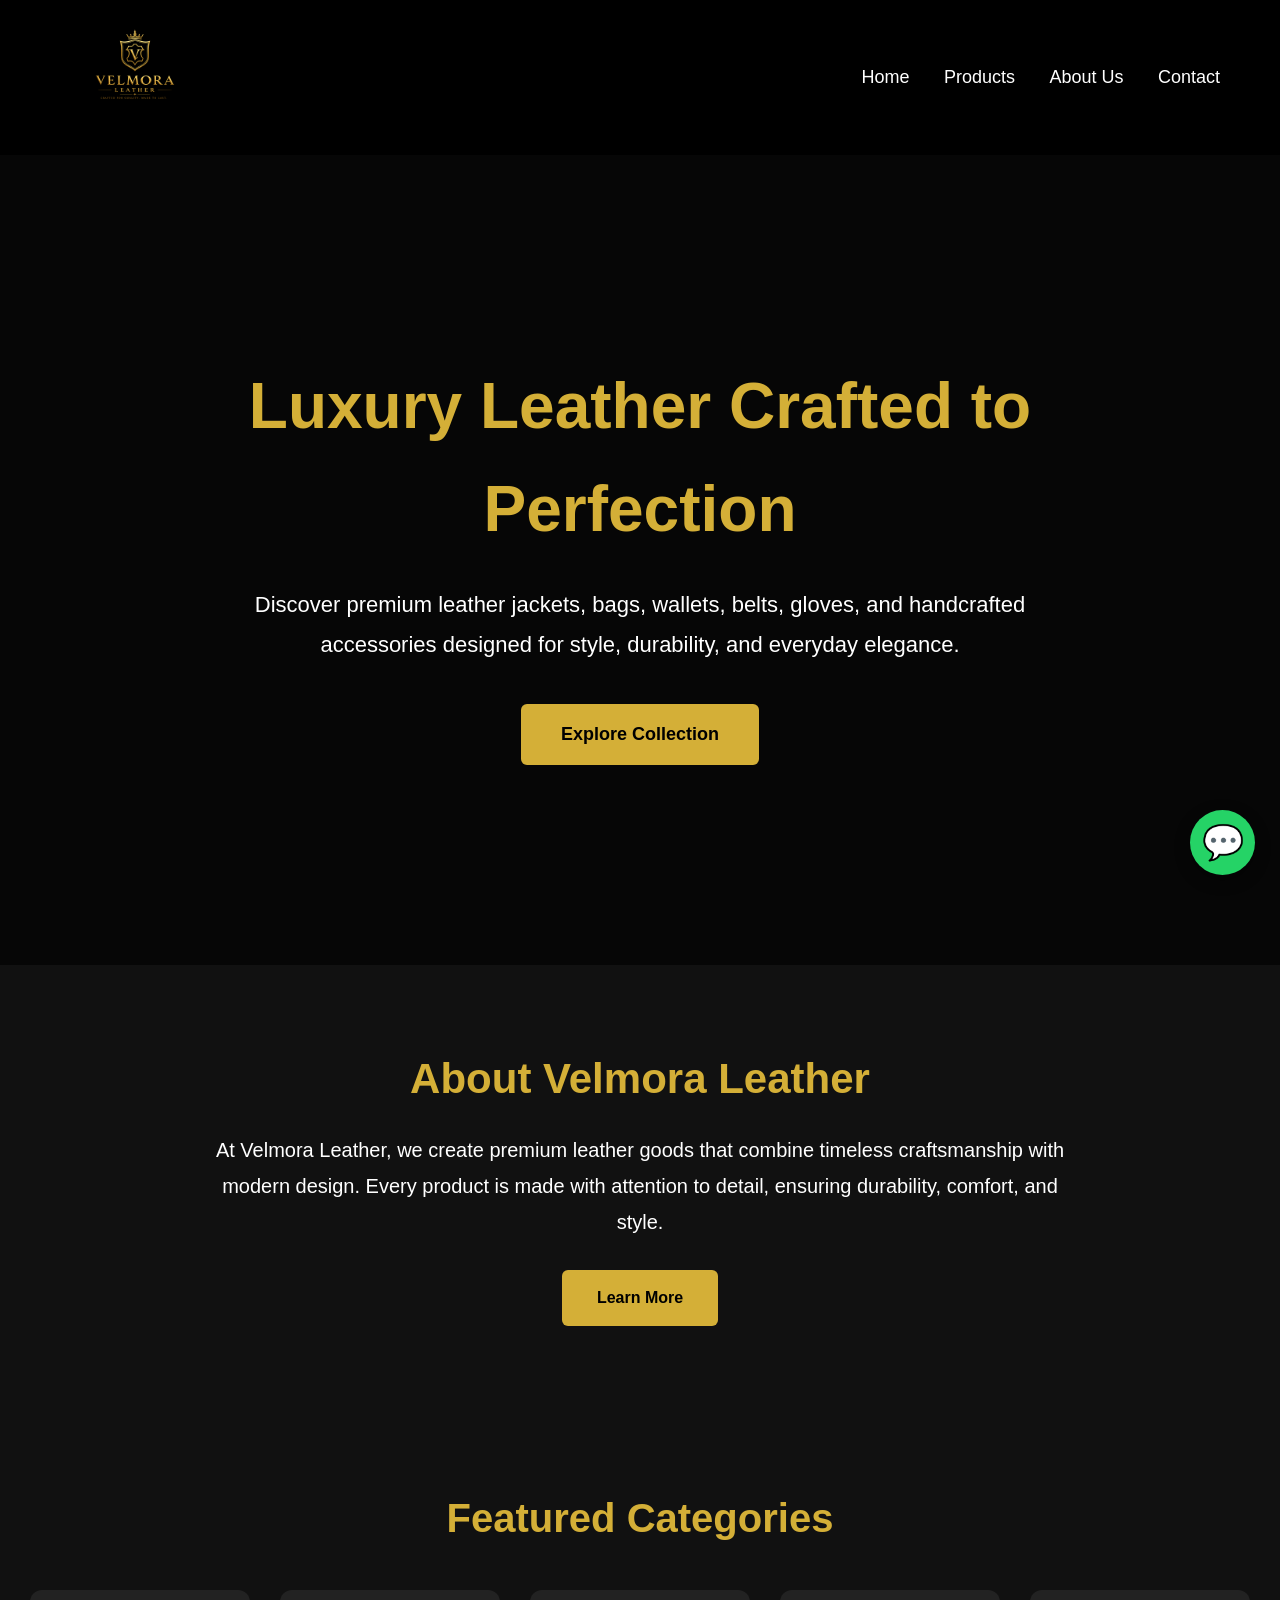
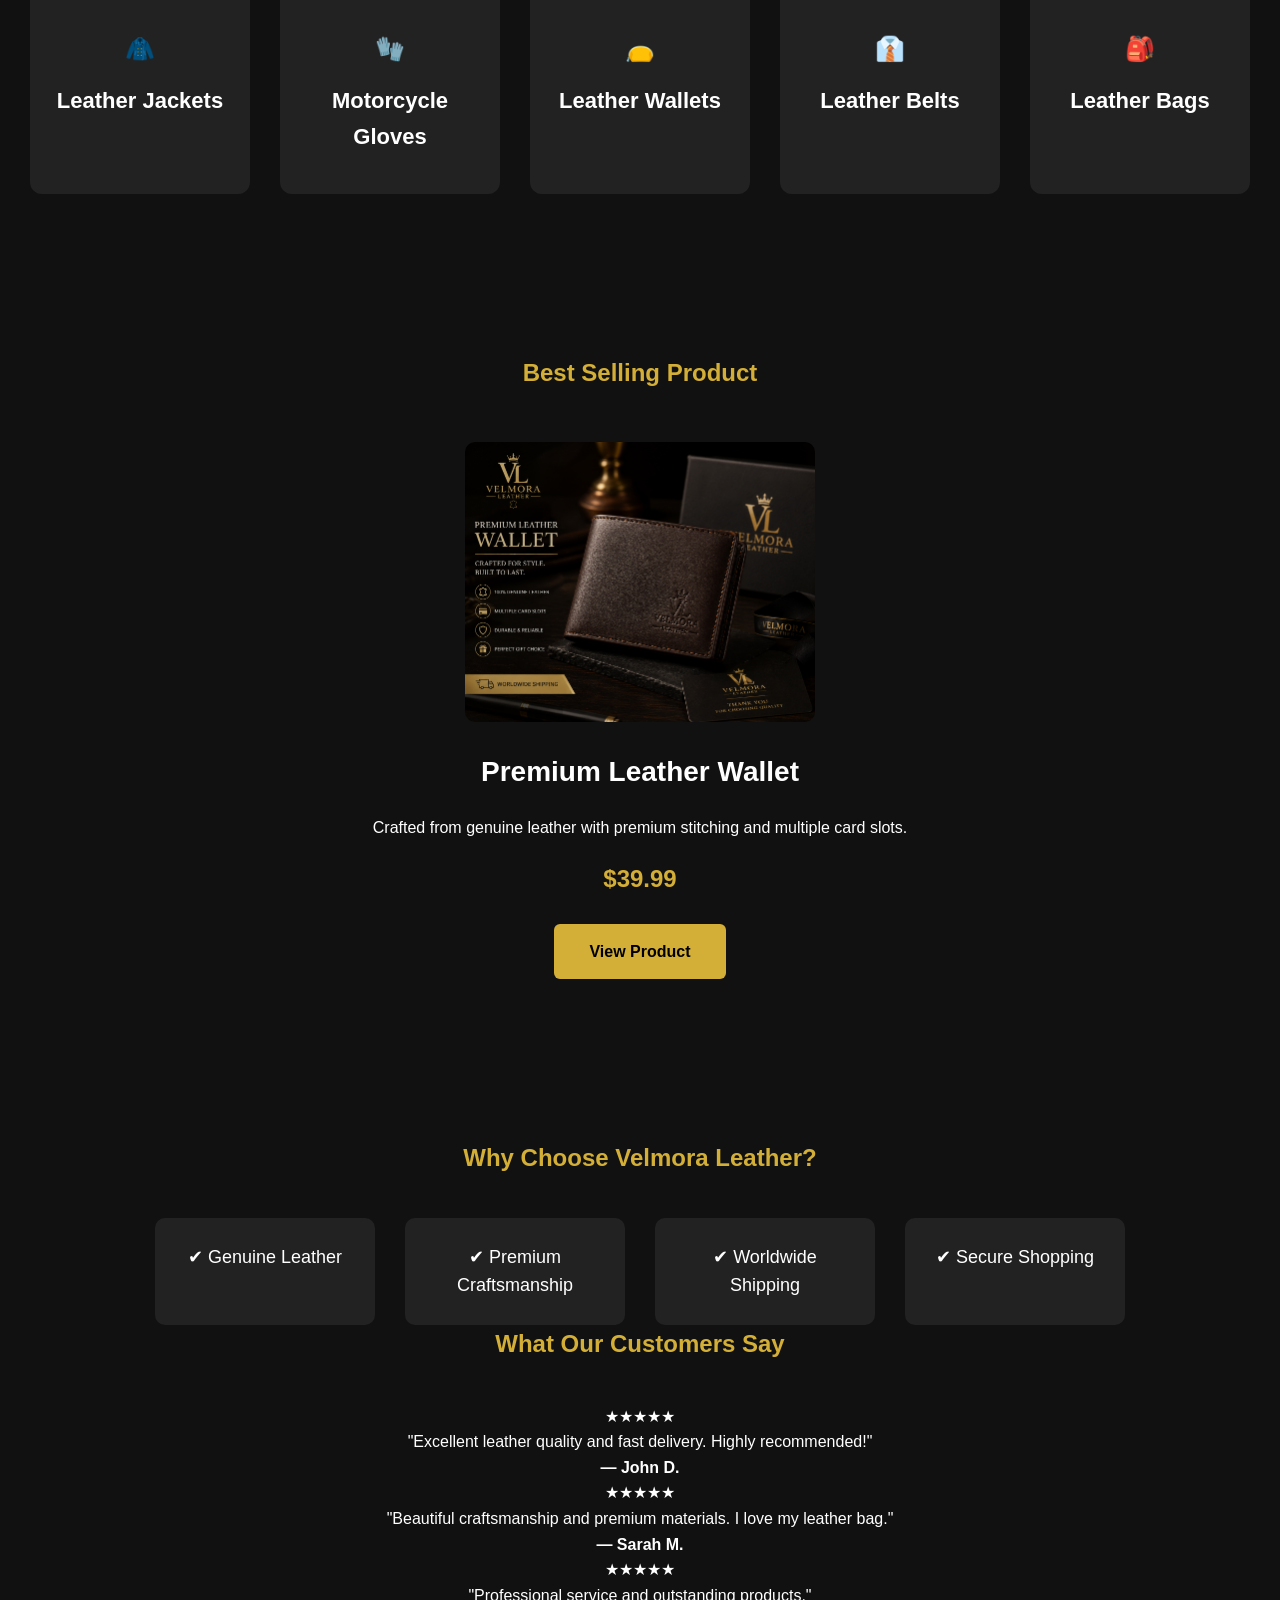
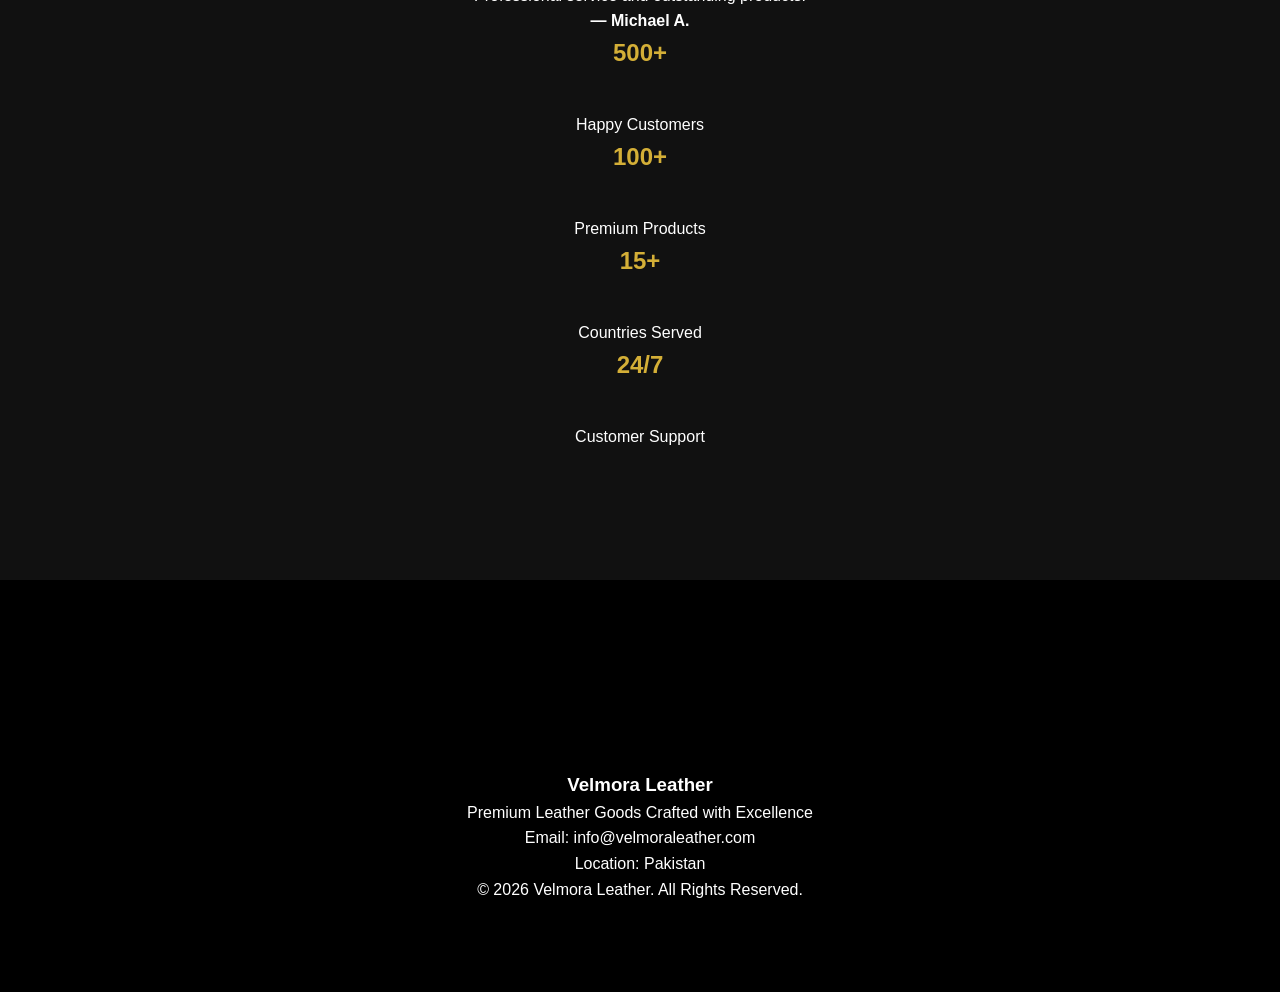
==== commit 13a202c5: "Update index.html" ====
--- a/index.html
+++ b/index.html
@@ -145,8 +145,58 @@
 </div>
 
 </div>
-
-</section>
+<section class="testimonials">
+
+<h2>What Our Customers Say</h2>
+
+<div class="testimonial-box">
+
+<div class="testimonial">
+★★★★★
+<p>"Excellent leather quality and fast delivery. Highly recommended!"</p>
+<h4>— John D.</h4>
+</div>
+
+<div class="testimonial">
+★★★★★
+<p>"Beautiful craftsmanship and premium materials. I love my leather bag."</p>
+<h4>— Sarah M.</h4>
+</div>
+
+<div class="testimonial">
+★★★★★
+<p>"Professional service and outstanding products."</p>
+<h4>— Michael A.</h4>
+</div>
+
+</div>
+
+</section>
+    <section class="stats">
+
+<div>
+<h2>500+</h2>
+<p>Happy Customers</p>
+</div>
+
+<div>
+<h2>100+</h2>
+<p>Premium Products</p>
+</div>
+
+<div>
+<h2>15+</h2>
+<p>Countries Served</p>
+</div>
+
+<div>
+<h2>24/7</h2>
+<p>Customer Support</p>
+</div>
+
+</section>
+</section>
+
 
 <footer>
 
--- a/style.css
+++ b/style.css
@@ -438,3 +438,4 @@
 .whatsapp:hover{
     transform:scale(1.1);
 }
+}
